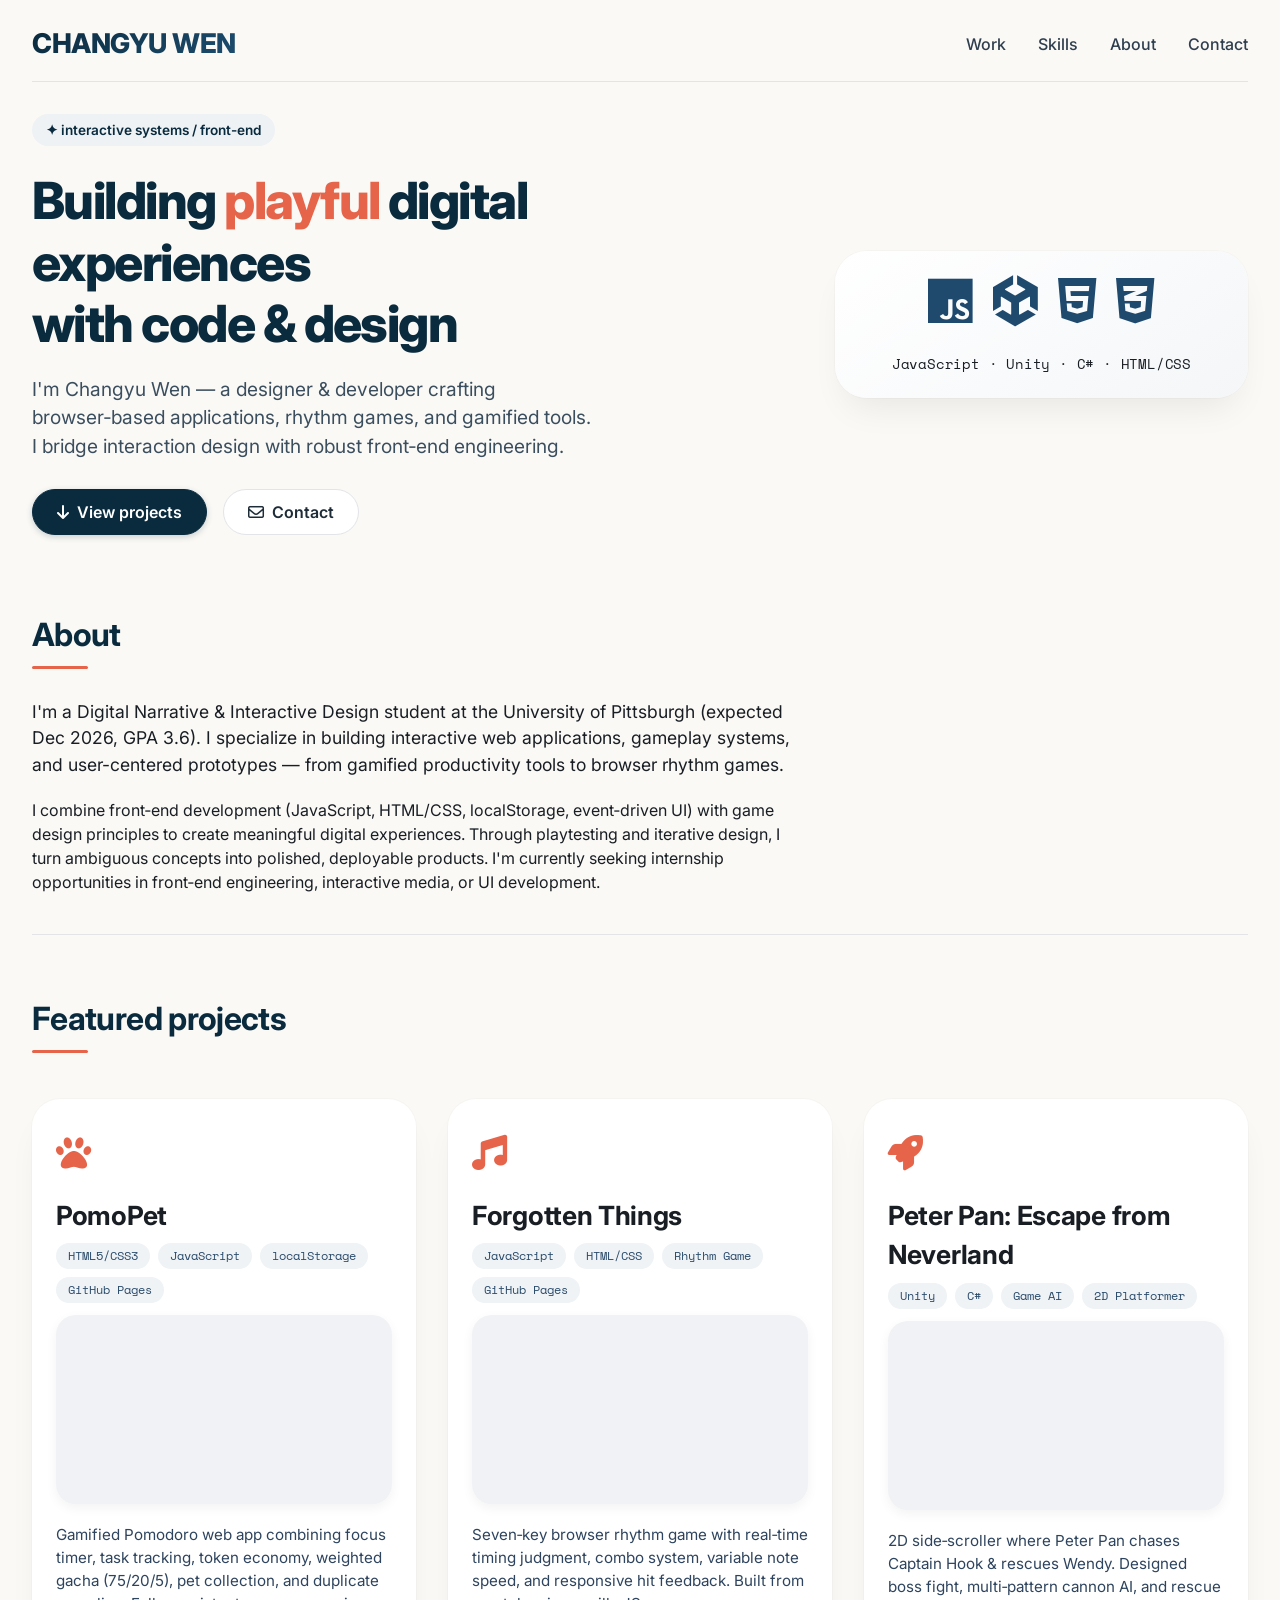
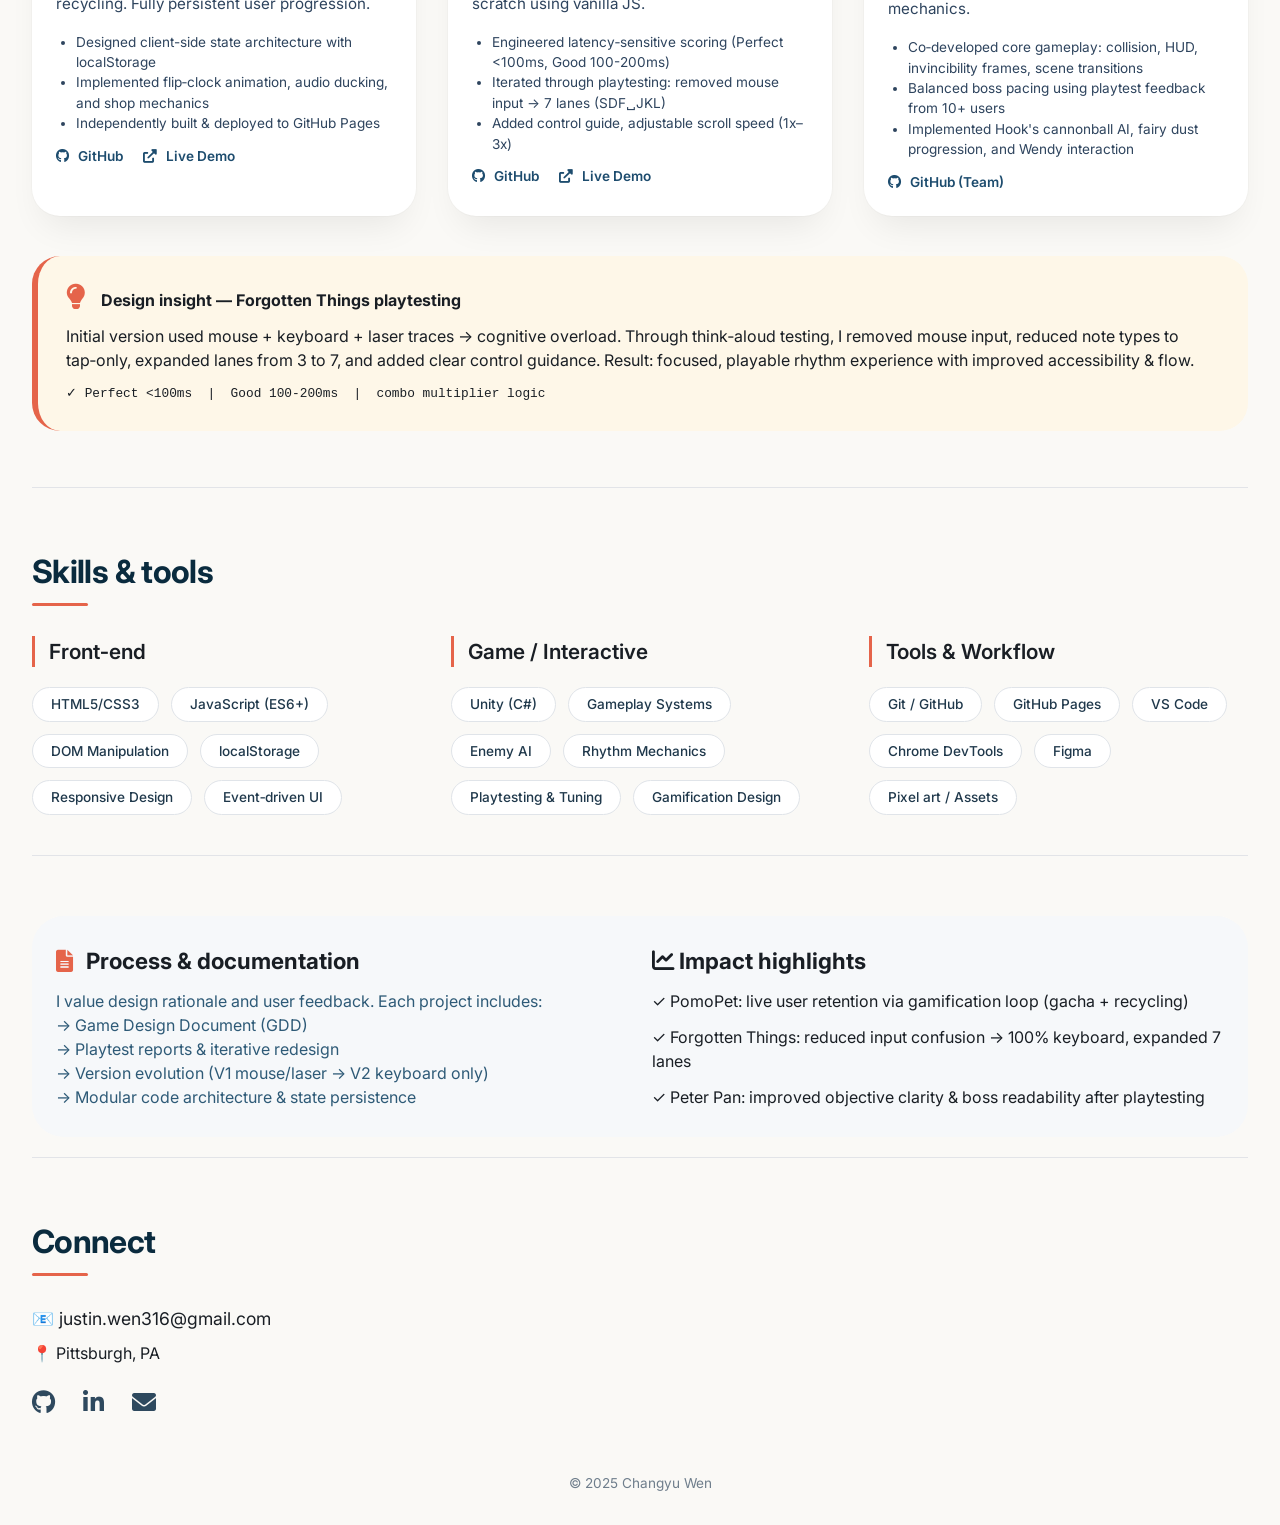
==== index.html @ ff1b5556 "html upload" ====
<!DOCTYPE html>
<html lang="en">
<head>
    <meta charset="UTF-8">
    <meta name="viewport" content="width=device-width, initial-scale=1.0, viewport-fit=cover">
    <title>Changyu Wen · Portfolio</title>
    <!-- Fonts -->
    <link href="https://fonts.googleapis.com/css2?family=Inter:opsz,wght@14..32,300;14..32,400;14..32,600;14..32,700;14..32,800&family=Space+Mono:wght@400;700&display=swap" rel="stylesheet">
    <link rel="stylesheet" href="https://cdnjs.cloudflare.com/ajax/libs/font-awesome/6.0.0-beta3/css/all.min.css">
    <!-- CSS -->
    <link rel="stylesheet" href="css/style.css">
</head>
<body>
<div class="container">
    <nav>
        <div class="logo"><a href="#">CHANGYU WEN</a></div>
        <div class="nav-links">
            <a href="#work">Work</a>
            <a href="#skills">Skills</a>
            <a href="#about">About</a>
            <a href="#contact">Contact</a>
        </div>
    </nav>

    <div class="hero">
        <div class="hero-content">
            <div class="hero-badge">✦ interactive systems / front-end</div>
            <h1>Building <span class="hero-highlight">playful</span> digital experiences <br>with code & design</h1>
            <p class="hero-desc">I'm Changyu Wen — a designer & developer crafting browser‑based applications, rhythm games, and gamified tools. I bridge interaction design with robust front‑end engineering.</p>
            <div class="btn-group">
                <a href="#work" class="btn btn-primary"><i class="fas fa-arrow-down"></i> View projects</a>
                <a href="#contact" class="btn btn-outline"><i class="far fa-envelope"></i> Contact</a>
            </div>
        </div>
        <div class="hero-visual">
            <i class="fab fa-js tech-icon"></i>
            <i class="fab fa-unity tech-icon"></i>
            <i class="fab fa-html5 tech-icon"></i>
            <i class="fab fa-css3-alt tech-icon"></i>
            <p>JavaScript · Unity · C# · HTML/CSS</p>
        </div>
    </div>

    <section id="about">
        <h2 class="section-title">About</h2>
        <div style="max-width: 780px;">
            <p style="font-size: 1.1rem; margin-bottom: 20px;">I'm a Digital Narrative & Interactive Design student at the University of Pittsburgh (expected Dec 2026, GPA 3.6). I specialize in building interactive web applications, gameplay systems, and user-centered prototypes — from gamified productivity tools to browser rhythm games.</p>
            <p>I combine front‑end development (JavaScript, HTML/CSS, localStorage, event‑driven UI) with game design principles to create meaningful digital experiences. Through playtesting and iterative design, I turn ambiguous concepts into polished, deployable products. I'm currently seeking internship opportunities in front‑end engineering, interactive media, or UI development.</p>
        </div>
    </section>

    <section id="work">
        <h2 class="section-title">Featured projects</h2>
        <div class="projects-grid">
            <!-- PomoPet -->
            <div class="project-card">
                <div class="card-content">
                    <div class="project-icon"><i class="fas fa-paw"></i></div>
                    <div class="project-title">PomoPet</div>
                    <div class="project-tech">
                        <span class="tech-tag">HTML5/CSS3</span>
                        <span class="tech-tag">JavaScript</span>
                        <span class="tech-tag">localStorage</span>
                        <span class="tech-tag">GitHub Pages</span>
                    </div>
                    <video class="project-video" autoplay loop muted playsinline loading="lazy">
                        <source src="gif/PomoPet.mp4" type="video/mp4">
                        Your browser does not support the video tag.
                    </video>
                    <div class="project-desc">
                        Gamified Pomodoro web app combining focus timer, task tracking, token economy, weighted gacha (75/20/5), pet collection, and duplicate recycling. Fully persistent user progression.
                    </div>
                    <ul style="margin: 8px 0 0 20px; color:#2e445e; font-size:0.85rem;">
                        <li>Designed client-side state architecture with localStorage</li>
                        <li>Implemented flip‑clock animation, audio ducking, and shop mechanics</li>
                        <li>Independently built & deployed to GitHub Pages</li>
                    </ul>
                    <div class="project-links">
                        <a href="https://github.com/justin-wen987/PomoPet" target="_blank"><i class="fab fa-github"></i> GitHub</a>
                        <a href="https://justin-wen987.github.io/PomoPet" target="_blank"><i class="fas fa-external-link-alt"></i> Live Demo</a>
                    </div>
                </div>
            </div>

            <!-- Forgotten Things -->
            <div class="project-card">
                <div class="card-content">
                    <div class="project-icon"><i class="fas fa-music"></i></div>
                    <div class="project-title">Forgotten Things</div>
                    <div class="project-tech">
                        <span class="tech-tag">JavaScript</span>
                        <span class="tech-tag">HTML/CSS</span>
                        <span class="tech-tag">Rhythm Game</span>
                        <span class="tech-tag">GitHub Pages</span>
                    </div>
                    <video class="project-video" autoplay loop muted playsinline loading="lazy">
                        <source src="gif/ForgottenThings.mp4" type="video/mp4">
                        Your browser does not support the video tag.
                    </video>
                    <div class="project-desc">
                        Seven‑key browser rhythm game with real‑time timing judgment, combo system, variable note speed, and responsive hit feedback. Built from scratch using vanilla JS.
                    </div>
                    <ul style="margin: 8px 0 0 20px; color:#2e445e; font-size:0.85rem;">
                        <li>Engineered latency‑sensitive scoring (Perfect &lt;100ms, Good 100-200ms)</li>
                        <li>Iterated through playtesting: removed mouse input → 7 lanes (SDF␣JKL)</li>
                        <li>Added control guide, adjustable scroll speed (1x–3x)</li>
                    </ul>
                    <div class="project-links">
                        <a href="https://github.com/justin-wen987/Forgotten-Things" target="_blank"><i class="fab fa-github"></i> GitHub</a>
                        <a href="https://justin-wen987.github.io/Forgotten-Things" target="_blank"><i class="fas fa-external-link-alt"></i> Live Demo</a>
                    </div>
                </div>
            </div>

            <!-- Peter Pan -->
            <div class="project-card">
                <div class="card-content">
                    <div class="project-icon"><i class="fas fa-rocket"></i></div>
                    <div class="project-title">Peter Pan: Escape from Neverland</div>
                    <div class="project-tech">
                        <span class="tech-tag">Unity</span>
                        <span class="tech-tag">C#</span>
                        <span class="tech-tag">Game AI</span>
                        <span class="tech-tag">2D Platformer</span>
                    </div>
                    <video class="project-video" autoplay loop muted playsinline loading="lazy">
                        <source src="gif/PeterPan.mp4" type="video/mp4">
                        Your browser does not support the video tag.
                    </video>
                    <div class="project-desc">
                        2D side‑scroller where Peter Pan chases Captain Hook & rescues Wendy. Designed boss fight, multi‑pattern cannon AI, and rescue mechanics.
                    </div>
                    <ul style="margin: 8px 0 0 20px; color:#2e445e; font-size:0.85rem;">
                        <li>Co‑developed core gameplay: collision, HUD, invincibility frames, scene transitions</li>
                        <li>Balanced boss pacing using playtest feedback from 10+ users</li>
                        <li>Implemented Hook's cannonball AI, fairy dust progression, and Wendy interaction</li>
                    </ul>
                    <div class="project-links">
                        <a href="https://github.com/chris-makes-games/PeterPanProject" target="_blank"><i class="fab fa-github"></i> GitHub (Team)</a>
                    </div>
                </div>
            </div>
        </div>

        <div class="insight-card">
            <i class="fas fa-lightbulb"></i> <strong>Design insight — Forgotten Things playtesting</strong>
            <p style="margin-top: 12px;">Initial version used mouse + keyboard + laser traces → cognitive overload. Through think‑aloud testing, I removed mouse input, reduced note types to tap‑only, expanded lanes from 3 to 7, and added clear control guidance. Result: focused, playable rhythm experience with improved accessibility & flow.</p>
            <div style="margin-top: 12px; font-family: monospace; font-size:0.8rem;">✓ Perfect &lt;100ms &nbsp;|&nbsp; Good 100-200ms &nbsp;|&nbsp; combo multiplier logic</div>
        </div>
    </section>

    <section id="skills">
        <h2 class="section-title">Skills & tools</h2>
        <div class="skills-wrapper">
            <div class="skill-category">
                <h3>Front‑end</h3>
                <div class="skill-list">
                    <span class="skill-item">HTML5/CSS3</span>
                    <span class="skill-item">JavaScript (ES6+)</span>
                    <span class="skill-item">DOM Manipulation</span>
                    <span class="skill-item">localStorage</span>
                    <span class="skill-item">Responsive Design</span>
                    <span class="skill-item">Event‑driven UI</span>
                </div>
            </div>
            <div class="skill-category">
                <h3>Game / Interactive</h3>
                <div class="skill-list">
                    <span class="skill-item">Unity (C#)</span>
                    <span class="skill-item">Gameplay Systems</span>
                    <span class="skill-item">Enemy AI</span>
                    <span class="skill-item">Rhythm Mechanics</span>
                    <span class="skill-item">Playtesting & Tuning</span>
                    <span class="skill-item">Gamification Design</span>
                </div>
            </div>
            <div class="skill-category">
                <h3>Tools & Workflow</h3>
                <div class="skill-list">
                    <span class="skill-item">Git / GitHub</span>
                    <span class="skill-item">GitHub Pages</span>
                    <span class="skill-item">VS Code</span>
                    <span class="skill-item">Chrome DevTools</span>
                    <span class="skill-item">Figma</span>
                    <span class="skill-item">Pixel art / Assets</span>
                </div>
            </div>
        </div>
    </section>

    <section style="padding-bottom: 20px;">
        <div style="display: flex; flex-wrap: wrap; gap: 24px; justify-content: space-between; background: #f6f8fa; border-radius: 32px; padding: 28px 24px;">
            <div style="flex: 1;">
                <h3 style="font-size: 1.4rem; margin-bottom: 12px;"><i class="fas fa-file-alt" style="margin-right: 8px; color: var(--accent);"></i> Process & documentation</h3>
                <p style="color: #2e5a77;">I value design rationale and user feedback. Each project includes:<br> 
                → Game Design Document (GDD)<br>
                → Playtest reports & iterative redesign<br>
                → Version evolution (V1 mouse/laser → V2 keyboard only)<br>
                → Modular code architecture & state persistence</p>
            </div>
            <div style="flex: 1;">
                <h3 style="font-size: 1.4rem; margin-bottom: 12px;"><i class="fas fa-chart-line"></i> Impact highlights</h3>
                <ul style="list-style: none; padding-left: 0;">
                    <li style="margin-bottom: 12px;">✓ PomoPet: live user retention via gamification loop (gacha + recycling)</li>
                    <li style="margin-bottom: 12px;">✓ Forgotten Things: reduced input confusion → 100% keyboard, expanded 7 lanes</li>
                    <li>✓ Peter Pan: improved objective clarity & boss readability after playtesting</li>
                </ul>
            </div>
        </div>
    </section>

    <section id="contact" style="border-bottom: none; padding-bottom: 20px;">
        <h2 class="section-title">Connect</h2>
        <div class="contact-flex">
            <div>
                <p style="font-size: 1.1rem;">📧 justin.wen316@gmail.com</p>
                <p style="margin-top: 8px;">📍 Pittsburgh, PA</p>
                <div class="contact-links" style="margin-top: 20px;">
                    <a href="https://github.com/justin-wen987" target="_blank" aria-label="GitHub"><i class="fab fa-github"></i></a>
                    <a href="https://linkedin.com/in/changyu-wen" target="_blank" aria-label="LinkedIn"><i class="fab fa-linkedin-in"></i></a>
                    <a href="mailto:justin.wen316@gmail.com" aria-label="Email"><i class="fas fa-envelope"></i></a>
                </div>
            </div>
        </div>
    </section>

    <footer>
        <p>© 2025 Changyu Wen</p>
    </footer>
</div>

<script src="scripts/main.js"></script>
</body>
</html>
---- css/style.css ----
* {
    margin: 0;
    padding: 0;
    box-sizing: border-box;
}

body {
    background-color: #faf9f6;
    font-family: 'Inter', sans-serif;
    color: #191e24;
    line-height: 1.5;
    scroll-behavior: smooth;
}

:root {
    --primary: #0a2b3e;
    --primary-light: #1d4c6e;
    --accent: #e5644a;
    --card-shadow: 0 20px 35px -12px rgba(0,0,0,0.08), 0 0 0 1px rgba(0,0,0,0.02);
    --border-light: #e2e4e8;
}

.container {
    max-width: 1280px;
    margin: 0 auto;
    padding: 0 32px;
}

nav {
    display: flex;
    justify-content: space-between;
    align-items: center;
    padding: 24px 0 16px 0;
    flex-wrap: wrap;
    gap: 20px;
    border-bottom: 1px solid var(--border-light);
}

.logo a {
    font-size: 1.7rem;
    font-weight: 800;
    letter-spacing: -0.5px;
    color: var(--primary);
    text-decoration: none;
    background: linear-gradient(135deg, #0a2b3e, #1d4c6e);
    background-clip: text;
    -webkit-background-clip: text;
    color: transparent;
}

.nav-links {
    display: flex;
    gap: 32px;
}

.nav-links a {
    text-decoration: none;
    font-weight: 500;
    color: #2f3e4e;
    transition: color 0.2s;
    font-size: 1rem;
}

.nav-links a:hover {
    color: var(--accent);
}

section {
    padding: 60px 0 40px 0;
    border-bottom: 1px solid var(--border-light);
}

.section-title {
    font-size: 2rem;
    font-weight: 700;
    letter-spacing: -0.02em;
    margin-bottom: 40px;
    color: #0a2b3e;
    position: relative;
    display: inline-block;
}

.section-title:after {
    content: '';
    position: absolute;
    bottom: -10px;
    left: 0;
    width: 56px;
    height: 3px;
    background: var(--accent);
    border-radius: 4px;
}

.hero {
    display: flex;
    flex-wrap: wrap;
    justify-content: space-between;
    align-items: center;
    gap: 40px;
    padding: 32px 0 16px 0;
}

.hero-content {
    flex: 2;
}

.hero-badge {
    display: inline-block;
    background: #eef2f5;
    padding: 6px 14px;
    border-radius: 40px;
    font-size: 0.85rem;
    font-weight: 600;
    color: var(--primary);
    margin-bottom: 24px;
}

.hero-content h1 {
    font-size: 3.2rem;
    font-weight: 800;
    letter-spacing: -0.03em;
    line-height: 1.2;
    margin-bottom: 20px;
    color: #0a2b3e;
}

.hero-highlight {
    color: var(--accent);
}

.hero-desc {
    font-size: 1.2rem;
    color: #3b4e5e;
    max-width: 560px;
    margin-bottom: 28px;
}

.btn-group {
    display: flex;
    gap: 16px;
    flex-wrap: wrap;
}

.btn {
    display: inline-flex;
    align-items: center;
    gap: 8px;
    background: white;
    border: 1px solid var(--border-light);
    padding: 10px 24px;
    border-radius: 40px;
    font-weight: 600;
    text-decoration: none;
    color: #1e2c38;
    transition: 0.2s;
}

.btn-primary {
    background: var(--primary);
    border-color: var(--primary);
    color: white;
    box-shadow: 0 2px 6px rgba(10,43,62,0.2);
}

.btn-primary:hover {
    background: var(--primary-light);
    transform: translateY(-2px);
}

.btn-outline:hover {
    background: #f0f2f4;
    transform: translateY(-2px);
}

.hero-visual {
    flex: 1;
    background: linear-gradient(145deg, #ffffff, #f4f6f8);
    border-radius: 32px;
    padding: 24px 16px;
    text-align: center;
    box-shadow: var(--card-shadow);
    display: flex;
    flex-wrap: wrap;
    justify-content: center;
    align-items: center;
    gap: 20px;
}

.tech-icon {
    font-size: 3.2rem;
    transition: transform 0.2s ease;
    color: #1f4a6e;
}

.tech-icon:hover {
    transform: translateY(-5px);
    color: var(--accent);
}

.hero-visual p {
    width: 100%;
    margin-top: 8px;
    font-weight: 500;
    font-family: 'Space Mono', monospace;
    font-size: 0.85rem;
    letter-spacing: -0.2px;
}

.projects-grid {
    display: grid;
    grid-template-columns: repeat(auto-fill, minmax(350px, 1fr));
    gap: 32px;
    margin-top: 16px;
}

.project-card {
    background: white;
    border-radius: 28px;
    box-shadow: var(--card-shadow);
    overflow: hidden;
    transition: all 0.25s ease;
    display: flex;
    flex-direction: column;
    height: 100%;
}

.project-card:hover {
    transform: translateY(-6px);
    box-shadow: 0 24px 42px -18px rgba(0,0,0,0.2);
}

.card-content {
    padding: 28px 24px 24px;
}

.project-icon {
    font-size: 2.2rem;
    color: var(--accent);
    margin-bottom: 16px;
}

.project-title {
    font-size: 1.65rem;
    font-weight: 700;
    margin-bottom: 8px;
    letter-spacing: -0.3px;
}

.project-tech {
    display: flex;
    flex-wrap: wrap;
    gap: 8px;
    margin: 8px 0 12px 0;
}

.tech-tag {
    background: #eff3f6;
    padding: 4px 12px;
    border-radius: 30px;
    font-size: 0.75rem;
    font-weight: 500;
    font-family: 'Space Mono', monospace;
    color: #2c4c6c;
}

.project-video {
    width: 100%;
    border-radius: 20px;
    margin: 12px 0 20px 0;
    background: #f0f2f5;
    display: block;
    object-fit: cover;
    aspect-ratio: 16 / 9;
    box-shadow: 0 4px 12px rgba(0,0,0,0.05);
    transition: transform 0.2s ease;
}

.project-video:hover {
    transform: scale(1.01);
}

.project-desc {
    color: #2e445e;
    margin: 0 0 16px 0;
    font-size: 0.95rem;
    line-height: 1.5;
}

.project-links {
    margin-top: 12px;
    display: flex;
    gap: 20px;
    align-items: center;
}

.project-links a {
    text-decoration: none;
    font-weight: 600;
    font-size: 0.85rem;
    color: var(--primary-light);
    transition: color 0.2s;
}

.project-links a i {
    margin-right: 6px;
}

.project-links a:hover {
    color: var(--accent);
}

.skills-wrapper {
    display: flex;
    flex-wrap: wrap;
    gap: 40px;
    justify-content: space-between;
}

.skill-category {
    flex: 1;
    min-width: 220px;
}

.skill-category h3 {
    font-size: 1.3rem;
    font-weight: 600;
    margin-bottom: 20px;
    border-left: 3px solid var(--accent);
    padding-left: 14px;
}

.skill-list {
    display: flex;
    flex-wrap: wrap;
    gap: 12px;
}

.skill-item {
    background: white;
    border-radius: 40px;
    padding: 6px 18px;
    border: 1px solid #e0e4e9;
    font-size: 0.85rem;
    font-weight: 500;
    color: #1f384b;
}

.insight-card {
    background: #fef7e8;
    border-radius: 28px;
    padding: 28px;
    margin: 40px 0 16px;
    border-left: 6px solid var(--accent);
}

.insight-card i {
    color: var(--accent);
    font-size: 1.6rem;
    margin-right: 12px;
}

.contact-flex {
    display: flex;
    justify-content: space-between;
    flex-wrap: wrap;
    gap: 30px;
    align-items: center;
}

.contact-links a {
    font-size: 1.5rem;
    margin-right: 24px;
    color: #2e495e;
    transition: 0.2s;
}

.contact-links a:hover {
    color: var(--accent);
}

footer {
    padding: 32px 0;
    text-align: center;
    color: #6f7e8c;
    font-size: 0.85rem;
}

@media (max-width: 780px) {
    .container {
        padding: 0 24px;
    }
    .hero-content h1 {
        font-size: 2.3rem;
    }
    .section-title {
        font-size: 1.8rem;
    }
    .projects-grid {
        grid-template-columns: 1fr;
    }
    .hero-visual {
        gap: 16px;
    }
    .tech-icon {
        font-size: 2.5rem;
    }
}
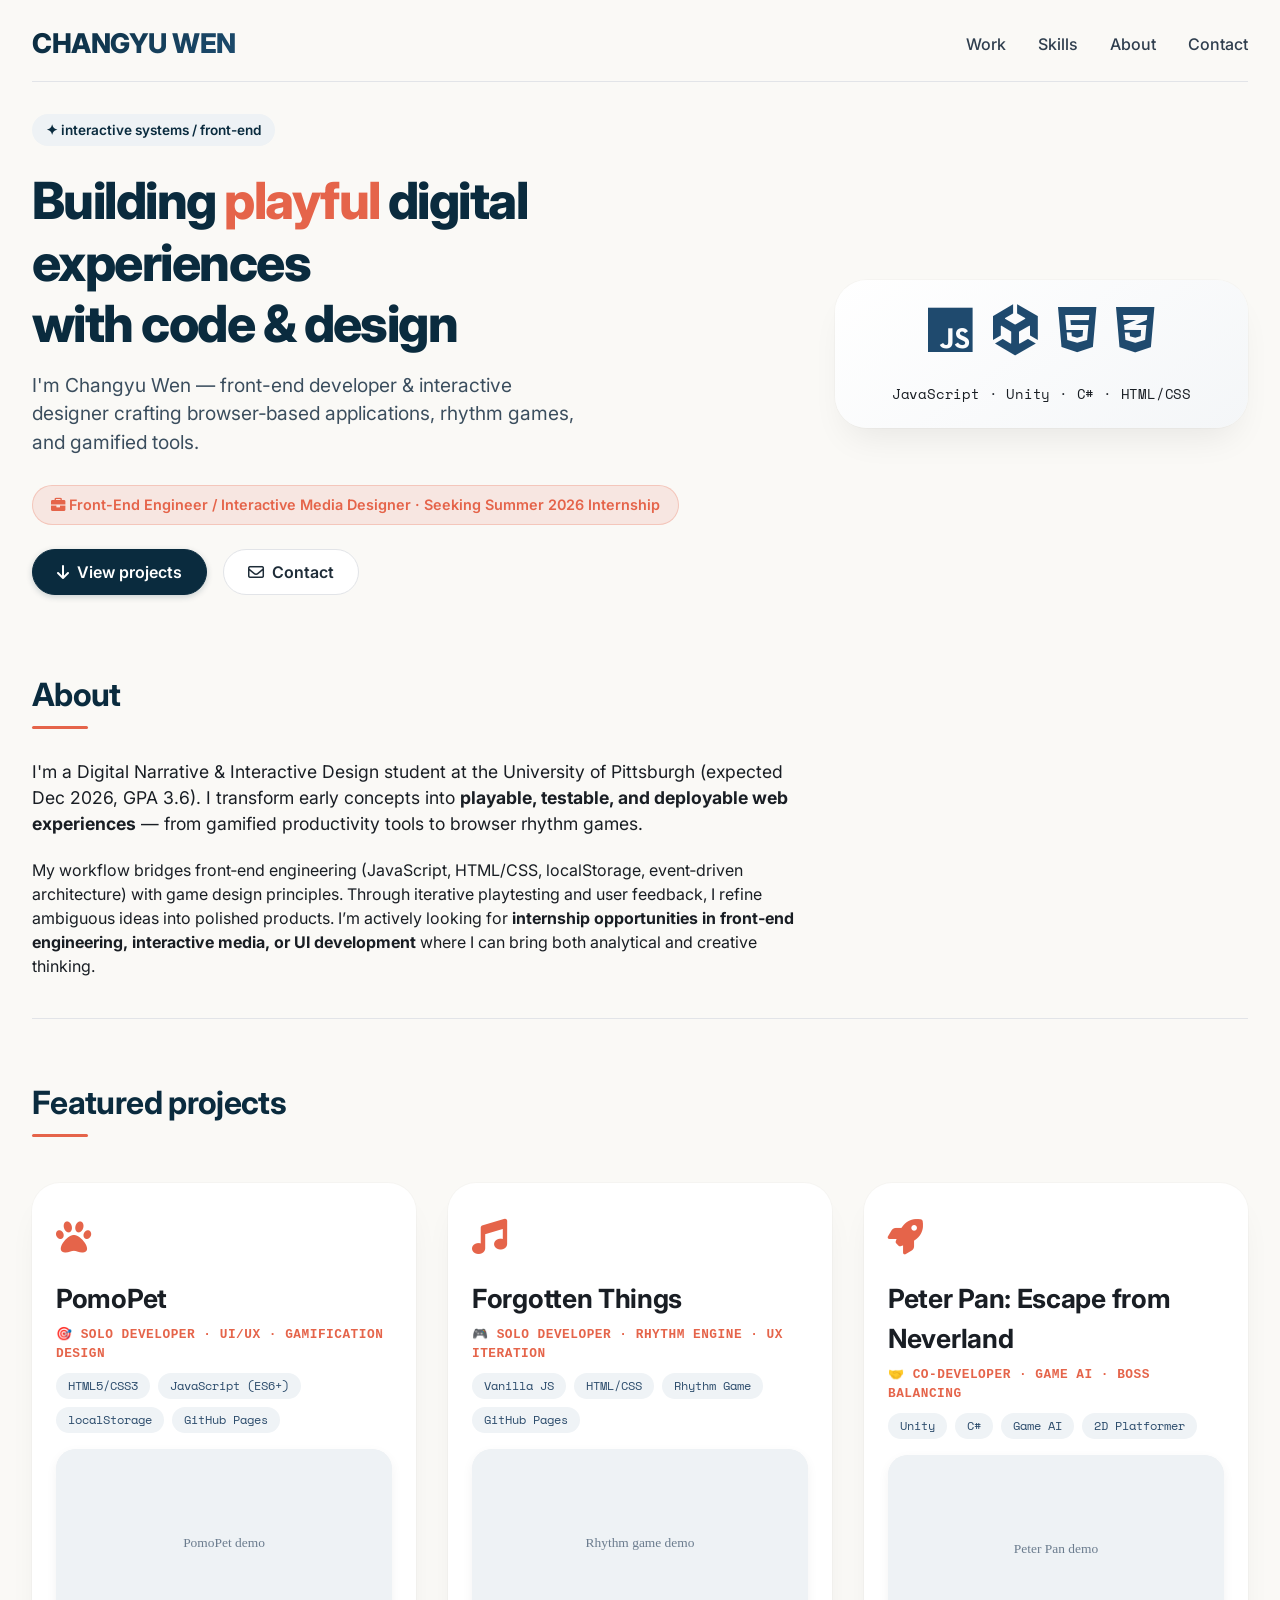
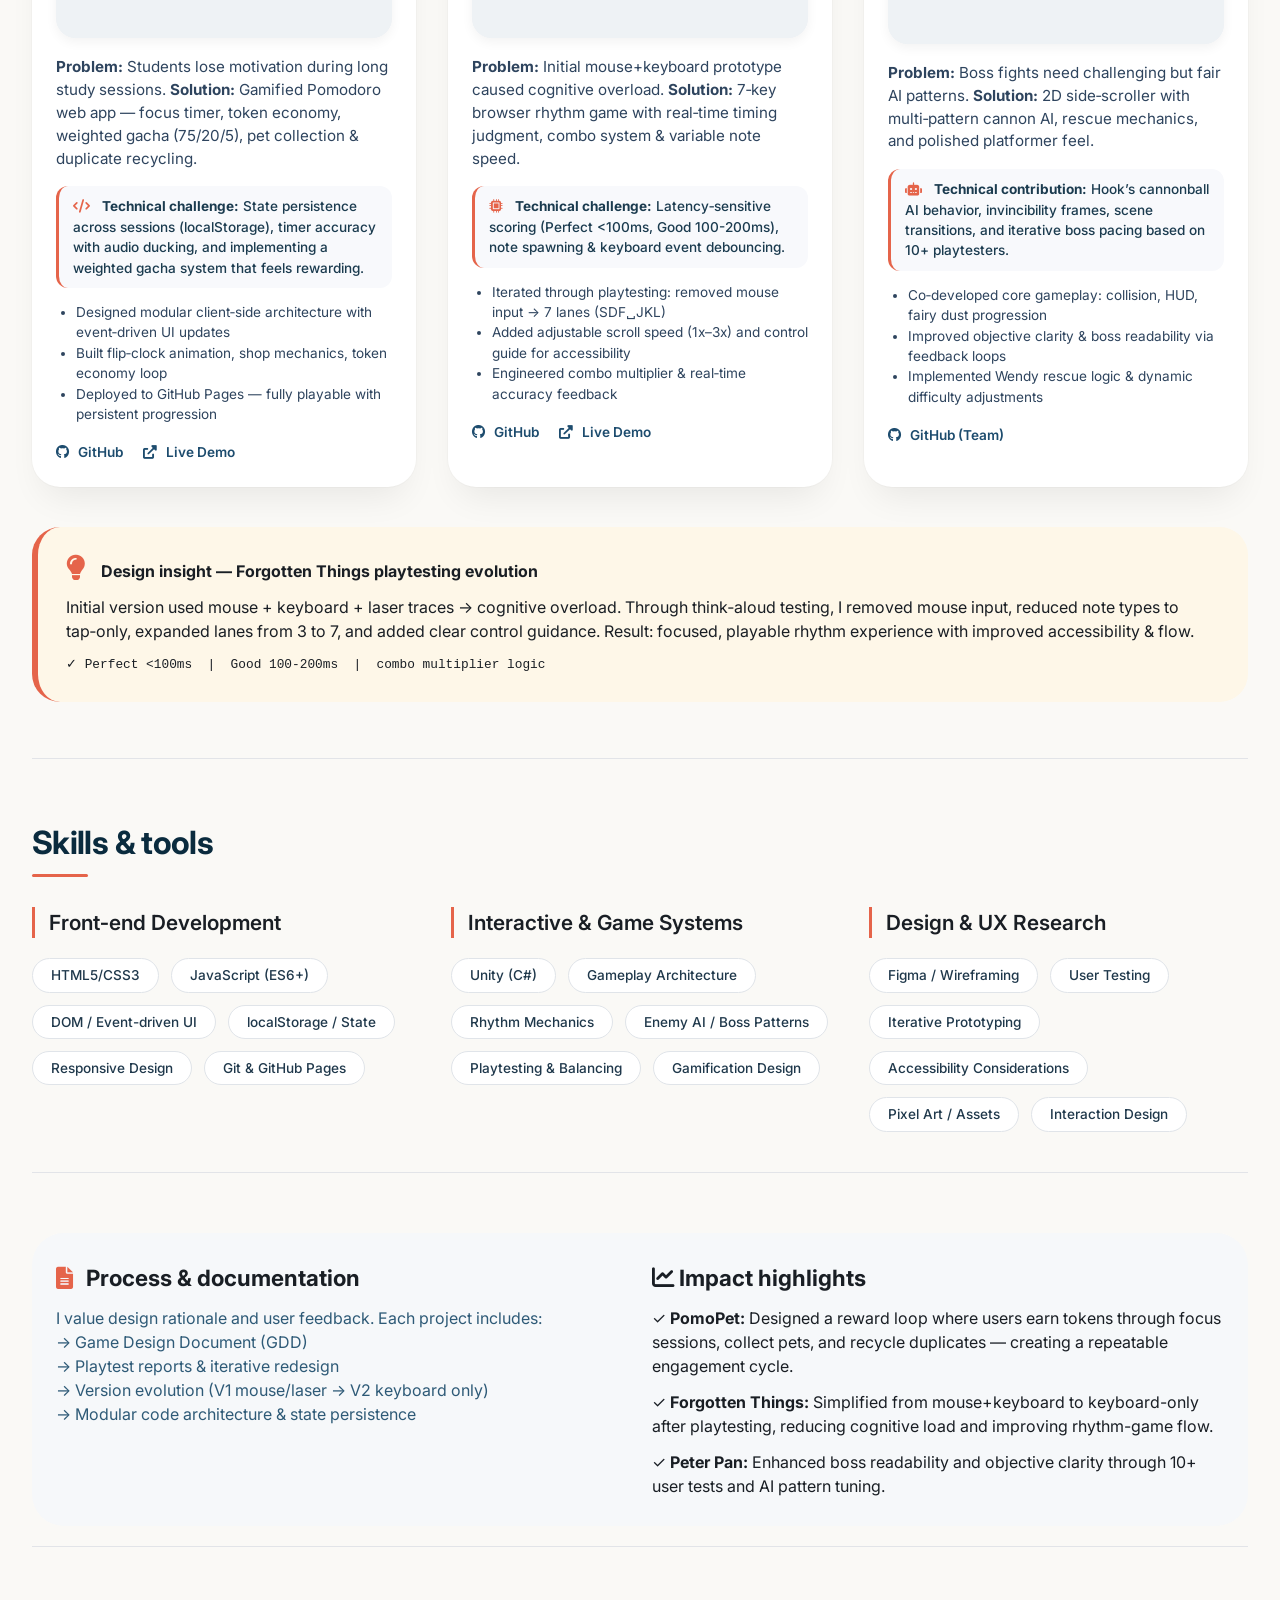
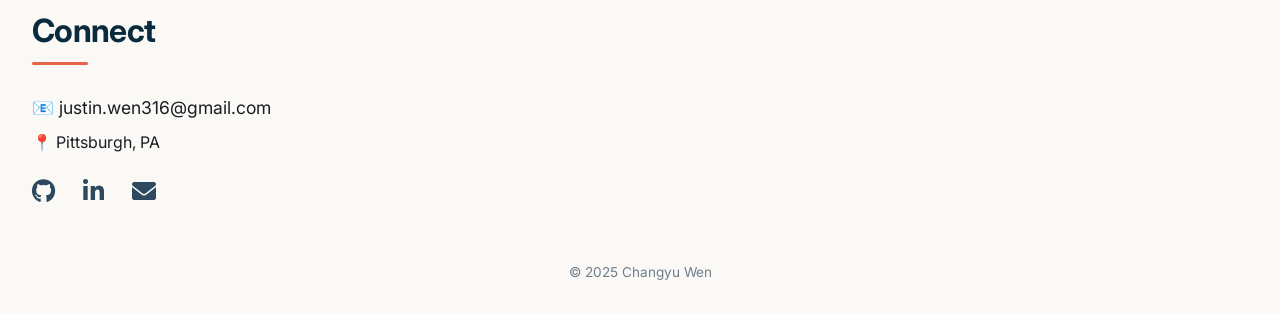
==== commit 31327072: "Update portfolio content and add case-study UI Polish homepage copy and role/title (site title, hero" ====
--- a/index.html
+++ b/index.html
@@ -1,9 +1,10 @@
+<!-- index.html -->
 <!DOCTYPE html>
 <html lang="en">
 <head>
     <meta charset="UTF-8">
     <meta name="viewport" content="width=device-width, initial-scale=1.0, viewport-fit=cover">
-    <title>Changyu Wen · Portfolio</title>
+    <title>Changyu Wen · Front-end & Interactive Developer</title>
     <!-- Fonts -->
     <link href="https://fonts.googleapis.com/css2?family=Inter:opsz,wght@14..32,300;14..32,400;14..32,600;14..32,700;14..32,800&family=Space+Mono:wght@400;700&display=swap" rel="stylesheet">
     <link rel="stylesheet" href="https://cdnjs.cloudflare.com/ajax/libs/font-awesome/6.0.0-beta3/css/all.min.css">
@@ -26,7 +27,8 @@
         <div class="hero-content">
             <div class="hero-badge">✦ interactive systems / front-end</div>
             <h1>Building <span class="hero-highlight">playful</span> digital experiences <br>with code & design</h1>
-            <p class="hero-desc">I'm Changyu Wen — a designer & developer crafting browser‑based applications, rhythm games, and gamified tools. I bridge interaction design with robust front‑end engineering.</p>
+            <p class="hero-desc">I'm Changyu Wen — front-end developer & interactive designer crafting browser‑based applications, rhythm games, and gamified tools.</p>
+            <div class="internship-tag"><i class="fas fa-briefcase"></i> Front-End Engineer / Interactive Media Designer · Seeking Summer 2026 Internship</div>
             <div class="btn-group">
                 <a href="#work" class="btn btn-primary"><i class="fas fa-arrow-down"></i> View projects</a>
                 <a href="#contact" class="btn btn-outline"><i class="far fa-envelope"></i> Contact</a>
@@ -44,36 +46,40 @@
     <section id="about">
         <h2 class="section-title">About</h2>
         <div style="max-width: 780px;">
-            <p style="font-size: 1.1rem; margin-bottom: 20px;">I'm a Digital Narrative & Interactive Design student at the University of Pittsburgh (expected Dec 2026, GPA 3.6). I specialize in building interactive web applications, gameplay systems, and user-centered prototypes — from gamified productivity tools to browser rhythm games.</p>
-            <p>I combine front‑end development (JavaScript, HTML/CSS, localStorage, event‑driven UI) with game design principles to create meaningful digital experiences. Through playtesting and iterative design, I turn ambiguous concepts into polished, deployable products. I'm currently seeking internship opportunities in front‑end engineering, interactive media, or UI development.</p>
+            <p style="font-size: 1.1rem; margin-bottom: 20px;">I'm a Digital Narrative & Interactive Design student at the University of Pittsburgh (expected Dec 2026, GPA 3.6). I transform early concepts into <strong>playable, testable, and deployable web experiences</strong> — from gamified productivity tools to browser rhythm games.</p>
+            <p>My workflow bridges front‑end engineering (JavaScript, HTML/CSS, localStorage, event‑driven architecture) with game design principles. Through iterative playtesting and user feedback, I refine ambiguous ideas into polished products. I’m actively looking for <strong>internship opportunities in front‑end engineering, interactive media, or UI development</strong> where I can bring both analytical and creative thinking.</p>
         </div>
     </section>
 
     <section id="work">
         <h2 class="section-title">Featured projects</h2>
         <div class="projects-grid">
-            <!-- PomoPet -->
+            <!-- PomoPet - case study style -->
             <div class="project-card">
                 <div class="card-content">
                     <div class="project-icon"><i class="fas fa-paw"></i></div>
                     <div class="project-title">PomoPet</div>
+                    <div class="project-role">🎯 Solo Developer · UI/UX · Gamification Design</div>
                     <div class="project-tech">
                         <span class="tech-tag">HTML5/CSS3</span>
-                        <span class="tech-tag">JavaScript</span>
+                        <span class="tech-tag">JavaScript (ES6+)</span>
                         <span class="tech-tag">localStorage</span>
                         <span class="tech-tag">GitHub Pages</span>
                     </div>
-                    <video class="project-video" autoplay loop muted playsinline loading="lazy">
+                    <video class="project-video" autoplay loop muted playsinline poster="data:image/svg+xml,%3Csvg xmlns='http://www.w3.org/2000/svg' width='400' height='225' viewBox='0 0 400 225'%3E%3Crect width='400' height='225' fill='%23eef2f5'/%3E%3Ctext x='50%25' y='50%25' dominant-baseline='middle' text-anchor='middle' fill='%236b7c8e'%3EPomoPet demo%3C/text%3E%3C/svg%3E">
                         <source src="gif/PomoPet.mp4" type="video/mp4">
-                        Your browser does not support the video tag.
+                        <img src="data:image/svg+xml,%3Csvg xmlns='http://www.w3.org/2000/svg' width='400' height='225' viewBox='0 0 400 225'%3E%3Crect width='400' height='225' fill='%23d9e2e8'/%3E%3Ctext x='50%25' y='50%25' dominant-baseline='middle' text-anchor='middle' fill='%23556677'%3EPomoPet preview%3C/text%3E%3C/svg%3E" alt="PomoPet demo">
                     </video>
                     <div class="project-desc">
-                        Gamified Pomodoro web app combining focus timer, task tracking, token economy, weighted gacha (75/20/5), pet collection, and duplicate recycling. Fully persistent user progression.
-                    </div>
-                    <ul style="margin: 8px 0 0 20px; color:#2e445e; font-size:0.85rem;">
-                        <li>Designed client-side state architecture with localStorage</li>
-                        <li>Implemented flip‑clock animation, audio ducking, and shop mechanics</li>
-                        <li>Independently built & deployed to GitHub Pages</li>
+                        <strong>Problem:</strong> Students lose motivation during long study sessions. <strong>Solution:</strong> Gamified Pomodoro web app — focus timer, token economy, weighted gacha (75/20/5), pet collection & duplicate recycling.
+                    </div>
+                    <div class="challenge-box">
+                        <i class="fas fa-code"></i> <strong>Technical challenge:</strong> State persistence across sessions (localStorage), timer accuracy with audio ducking, and implementing a weighted gacha system that feels rewarding.
+                    </div>
+                    <ul style="margin: 4px 0 0 20px; color:#2e445e; font-size:0.85rem;">
+                        <li>Designed modular client‑side architecture with event‑driven UI updates</li>
+                        <li>Built flip‑clock animation, shop mechanics, token economy loop</li>
+                        <li>Deployed to GitHub Pages — fully playable with persistent progression</li>
                     </ul>
                     <div class="project-links">
                         <a href="https://github.com/justin-wen987/PomoPet" target="_blank"><i class="fab fa-github"></i> GitHub</a>
@@ -82,28 +88,32 @@
                 </div>
             </div>
 
-            <!-- Forgotten Things -->
+            <!-- Forgotten Things - rhythm game case -->
             <div class="project-card">
                 <div class="card-content">
                     <div class="project-icon"><i class="fas fa-music"></i></div>
                     <div class="project-title">Forgotten Things</div>
+                    <div class="project-role">🎮 Solo Developer · Rhythm Engine · UX Iteration</div>
                     <div class="project-tech">
-                        <span class="tech-tag">JavaScript</span>
+                        <span class="tech-tag">Vanilla JS</span>
                         <span class="tech-tag">HTML/CSS</span>
                         <span class="tech-tag">Rhythm Game</span>
                         <span class="tech-tag">GitHub Pages</span>
                     </div>
-                    <video class="project-video" autoplay loop muted playsinline loading="lazy">
+                    <video class="project-video" autoplay loop muted playsinline poster="data:image/svg+xml,%3Csvg xmlns='http://www.w3.org/2000/svg' width='400' height='225' viewBox='0 0 400 225'%3E%3Crect width='400' height='225' fill='%23eef2f5'/%3E%3Ctext x='50%25' y='50%25' dominant-baseline='middle' text-anchor='middle' fill='%236b7c8e'%3ERhythm game demo%3C/text%3E%3C/svg%3E">
                         <source src="gif/ForgottenThings.mp4" type="video/mp4">
-                        Your browser does not support the video tag.
+                        <img src="data:image/svg+xml,%3Csvg xmlns='http://www.w3.org/2000/svg' width='400' height='225' viewBox='0 0 400 225'%3E%3Crect width='400' height='225' fill='%23d9e2e8'/%3E%3Ctext x='50%25' y='50%25' dominant-baseline='middle' text-anchor='middle' fill='%23556677'%3EForgotten Things preview%3C/text%3E%3C/svg%3E" alt="Rhythm game preview">
                     </video>
                     <div class="project-desc">
-                        Seven‑key browser rhythm game with real‑time timing judgment, combo system, variable note speed, and responsive hit feedback. Built from scratch using vanilla JS.
-                    </div>
-                    <ul style="margin: 8px 0 0 20px; color:#2e445e; font-size:0.85rem;">
-                        <li>Engineered latency‑sensitive scoring (Perfect &lt;100ms, Good 100-200ms)</li>
+                        <strong>Problem:</strong> Initial mouse+keyboard prototype caused cognitive overload. <strong>Solution:</strong> 7‑key browser rhythm game with real‑time timing judgment, combo system & variable note speed.
+                    </div>
+                    <div class="challenge-box">
+                        <i class="fas fa-microchip"></i> <strong>Technical challenge:</strong> Latency‑sensitive scoring (Perfect &lt;100ms, Good 100-200ms), note spawning & keyboard event debouncing.
+                    </div>
+                    <ul style="margin: 4px 0 0 20px; color:#2e445e; font-size:0.85rem;">
                         <li>Iterated through playtesting: removed mouse input → 7 lanes (SDF␣JKL)</li>
-                        <li>Added control guide, adjustable scroll speed (1x–3x)</li>
+                        <li>Added adjustable scroll speed (1x–3x) and control guide for accessibility</li>
+                        <li>Engineered combo multiplier & real‑time accuracy feedback</li>
                     </ul>
                     <div class="project-links">
                         <a href="https://github.com/justin-wen987/Forgotten-Things" target="_blank"><i class="fab fa-github"></i> GitHub</a>
@@ -112,28 +122,32 @@
                 </div>
             </div>
 
-            <!-- Peter Pan -->
+            <!-- Peter Pan: teamwork & AI -->
             <div class="project-card">
                 <div class="card-content">
                     <div class="project-icon"><i class="fas fa-rocket"></i></div>
                     <div class="project-title">Peter Pan: Escape from Neverland</div>
+                    <div class="project-role">🤝 Co‑Developer · Game AI · Boss Balancing</div>
                     <div class="project-tech">
                         <span class="tech-tag">Unity</span>
                         <span class="tech-tag">C#</span>
                         <span class="tech-tag">Game AI</span>
                         <span class="tech-tag">2D Platformer</span>
                     </div>
-                    <video class="project-video" autoplay loop muted playsinline loading="lazy">
+                    <video class="project-video" autoplay loop muted playsinline poster="data:image/svg+xml,%3Csvg xmlns='http://www.w3.org/2000/svg' width='400' height='225' viewBox='0 0 400 225'%3E%3Crect width='400' height='225' fill='%23eef2f5'/%3E%3Ctext x='50%25' y='50%25' dominant-baseline='middle' text-anchor='middle' fill='%236b7c8e'%3EPeter Pan demo%3C/text%3E%3C/svg%3E">
                         <source src="gif/PeterPan.mp4" type="video/mp4">
-                        Your browser does not support the video tag.
+                        <img src="data:image/svg+xml,%3Csvg xmlns='http://www.w3.org/2000/svg' width='400' height='225' viewBox='0 0 400 225'%3E%3Crect width='400' height='225' fill='%23d9e2e8'/%3E%3Ctext x='50%25' y='50%25' dominant-baseline='middle' text-anchor='middle' fill='%23556677'%3EPeter Pan preview%3C/text%3E%3C/svg%3E" alt="Unity game preview">
                     </video>
                     <div class="project-desc">
-                        2D side‑scroller where Peter Pan chases Captain Hook & rescues Wendy. Designed boss fight, multi‑pattern cannon AI, and rescue mechanics.
-                    </div>
-                    <ul style="margin: 8px 0 0 20px; color:#2e445e; font-size:0.85rem;">
-                        <li>Co‑developed core gameplay: collision, HUD, invincibility frames, scene transitions</li>
-                        <li>Balanced boss pacing using playtest feedback from 10+ users</li>
-                        <li>Implemented Hook's cannonball AI, fairy dust progression, and Wendy interaction</li>
+                        <strong>Problem:</strong> Boss fights need challenging but fair AI patterns. <strong>Solution:</strong> 2D side‑scroller with multi‑pattern cannon AI, rescue mechanics, and polished platformer feel.
+                    </div>
+                    <div class="challenge-box">
+                        <i class="fas fa-robot"></i> <strong>Technical contribution:</strong> Hook’s cannonball AI behavior, invincibility frames, scene transitions, and iterative boss pacing based on 10+ playtesters.
+                    </div>
+                    <ul style="margin: 4px 0 0 20px; color:#2e445e; font-size:0.85rem;">
+                        <li>Co‑developed core gameplay: collision, HUD, fairy dust progression</li>
+                        <li>Improved objective clarity & boss readability via feedback loops</li>
+                        <li>Implemented Wendy rescue logic & dynamic difficulty adjustments</li>
                     </ul>
                     <div class="project-links">
                         <a href="https://github.com/chris-makes-games/PeterPanProject" target="_blank"><i class="fab fa-github"></i> GitHub (Team)</a>
@@ -143,7 +157,7 @@
         </div>
 
         <div class="insight-card">
-            <i class="fas fa-lightbulb"></i> <strong>Design insight — Forgotten Things playtesting</strong>
+            <i class="fas fa-lightbulb"></i> <strong>Design insight — Forgotten Things playtesting evolution</strong>
             <p style="margin-top: 12px;">Initial version used mouse + keyboard + laser traces → cognitive overload. Through think‑aloud testing, I removed mouse input, reduced note types to tap‑only, expanded lanes from 3 to 7, and added clear control guidance. Result: focused, playable rhythm experience with improved accessibility & flow.</p>
             <div style="margin-top: 12px; font-family: monospace; font-size:0.8rem;">✓ Perfect &lt;100ms &nbsp;|&nbsp; Good 100-200ms &nbsp;|&nbsp; combo multiplier logic</div>
         </div>
@@ -153,36 +167,36 @@
         <h2 class="section-title">Skills & tools</h2>
         <div class="skills-wrapper">
             <div class="skill-category">
-                <h3>Front‑end</h3>
+                <h3>Front‑end Development</h3>
                 <div class="skill-list">
                     <span class="skill-item">HTML5/CSS3</span>
                     <span class="skill-item">JavaScript (ES6+)</span>
-                    <span class="skill-item">DOM Manipulation</span>
-                    <span class="skill-item">localStorage</span>
+                    <span class="skill-item">DOM / Event-driven UI</span>
+                    <span class="skill-item">localStorage / State</span>
                     <span class="skill-item">Responsive Design</span>
-                    <span class="skill-item">Event‑driven UI</span>
+                    <span class="skill-item">Git & GitHub Pages</span>
                 </div>
             </div>
             <div class="skill-category">
-                <h3>Game / Interactive</h3>
+                <h3>Interactive & Game Systems</h3>
                 <div class="skill-list">
                     <span class="skill-item">Unity (C#)</span>
-                    <span class="skill-item">Gameplay Systems</span>
-                    <span class="skill-item">Enemy AI</span>
+                    <span class="skill-item">Gameplay Architecture</span>
                     <span class="skill-item">Rhythm Mechanics</span>
-                    <span class="skill-item">Playtesting & Tuning</span>
+                    <span class="skill-item">Enemy AI / Boss Patterns</span>
+                    <span class="skill-item">Playtesting & Balancing</span>
                     <span class="skill-item">Gamification Design</span>
                 </div>
             </div>
             <div class="skill-category">
-                <h3>Tools & Workflow</h3>
+                <h3>Design & UX Research</h3>
                 <div class="skill-list">
-                    <span class="skill-item">Git / GitHub</span>
-                    <span class="skill-item">GitHub Pages</span>
-                    <span class="skill-item">VS Code</span>
-                    <span class="skill-item">Chrome DevTools</span>
-                    <span class="skill-item">Figma</span>
-                    <span class="skill-item">Pixel art / Assets</span>
+                    <span class="skill-item">Figma / Wireframing</span>
+                    <span class="skill-item">User Testing</span>
+                    <span class="skill-item">Iterative Prototyping</span>
+                    <span class="skill-item">Accessibility Considerations</span>
+                    <span class="skill-item">Pixel Art / Assets</span>
+                    <span class="skill-item">Interaction Design</span>
                 </div>
             </div>
         </div>
@@ -201,9 +215,9 @@
             <div style="flex: 1;">
                 <h3 style="font-size: 1.4rem; margin-bottom: 12px;"><i class="fas fa-chart-line"></i> Impact highlights</h3>
                 <ul style="list-style: none; padding-left: 0;">
-                    <li style="margin-bottom: 12px;">✓ PomoPet: live user retention via gamification loop (gacha + recycling)</li>
-                    <li style="margin-bottom: 12px;">✓ Forgotten Things: reduced input confusion → 100% keyboard, expanded 7 lanes</li>
-                    <li>✓ Peter Pan: improved objective clarity & boss readability after playtesting</li>
+                    <li style="margin-bottom: 12px;">✓ <strong>PomoPet:</strong> Designed a reward loop where users earn tokens through focus sessions, collect pets, and recycle duplicates — creating a repeatable engagement cycle.</li>
+                    <li style="margin-bottom: 12px;">✓ <strong>Forgotten Things:</strong> Simplified from mouse+keyboard to keyboard-only after playtesting, reducing cognitive load and improving rhythm-game flow.</li>
+                    <li>✓ <strong>Peter Pan:</strong> Enhanced boss readability and objective clarity through 10+ user tests and AI pattern tuning.</li>
                 </ul>
             </div>
         </div>
--- a/css/style.css
+++ b/css/style.css
@@ -1,3 +1,4 @@
+/* css/style.css */
 * {
     margin: 0;
     padding: 0;
@@ -120,7 +121,7 @@
     font-weight: 800;
     letter-spacing: -0.03em;
     line-height: 1.2;
-    margin-bottom: 20px;
+    margin-bottom: 16px;
     color: #0a2b3e;
 }
 
@@ -132,7 +133,19 @@
     font-size: 1.2rem;
     color: #3b4e5e;
     max-width: 560px;
-    margin-bottom: 28px;
+    margin-bottom: 12px;
+}
+
+.internship-tag {
+    display: inline-block;
+    background: rgba(229,100,74,0.12);
+    padding: 8px 18px;
+    border-radius: 40px;
+    font-size: 0.9rem;
+    font-weight: 600;
+    color: var(--accent);
+    margin: 16px 0 24px 0;
+    border: 1px solid rgba(229,100,74,0.25);
 }
 
 .btn-group {
@@ -242,15 +255,25 @@
 .project-title {
     font-size: 1.65rem;
     font-weight: 700;
-    margin-bottom: 8px;
+    margin-bottom: 6px;
     letter-spacing: -0.3px;
 }
 
+.project-role {
+    font-size: 0.8rem;
+    font-family: 'Space Mono', monospace;
+    color: var(--accent);
+    font-weight: 600;
+    margin-bottom: 10px;
+    text-transform: uppercase;
+    letter-spacing: 0.5px;
+}
+
 .project-tech {
     display: flex;
     flex-wrap: wrap;
     gap: 8px;
-    margin: 8px 0 12px 0;
+    margin: 8px 0 16px 0;
 }
 
 .tech-tag {
@@ -266,7 +289,7 @@
 .project-video {
     width: 100%;
     border-radius: 20px;
-    margin: 12px 0 20px 0;
+    margin: 12px 0 18px 0;
     background: #f0f2f5;
     display: block;
     object-fit: cover;
@@ -281,13 +304,29 @@
 
 .project-desc {
     color: #2e445e;
-    margin: 0 0 16px 0;
+    margin: 0 0 14px 0;
     font-size: 0.95rem;
     line-height: 1.5;
 }
 
+.challenge-box {
+    background: #f8f9fc;
+    border-left: 3px solid var(--accent);
+    padding: 10px 14px;
+    border-radius: 12px;
+    margin: 16px 0 14px 0;
+    font-size: 0.85rem;
+    font-weight: 500;
+    color: #1b3b4f;
+}
+
+.challenge-box i {
+    color: var(--accent);
+    margin-right: 8px;
+}
+
 .project-links {
-    margin-top: 12px;
+    margin-top: 18px;
     display: flex;
     gap: 20px;
     align-items: center;
@@ -318,7 +357,7 @@
 
 .skill-category {
     flex: 1;
-    min-width: 220px;
+    min-width: 200px;
 }
 
 .skill-category h3 {
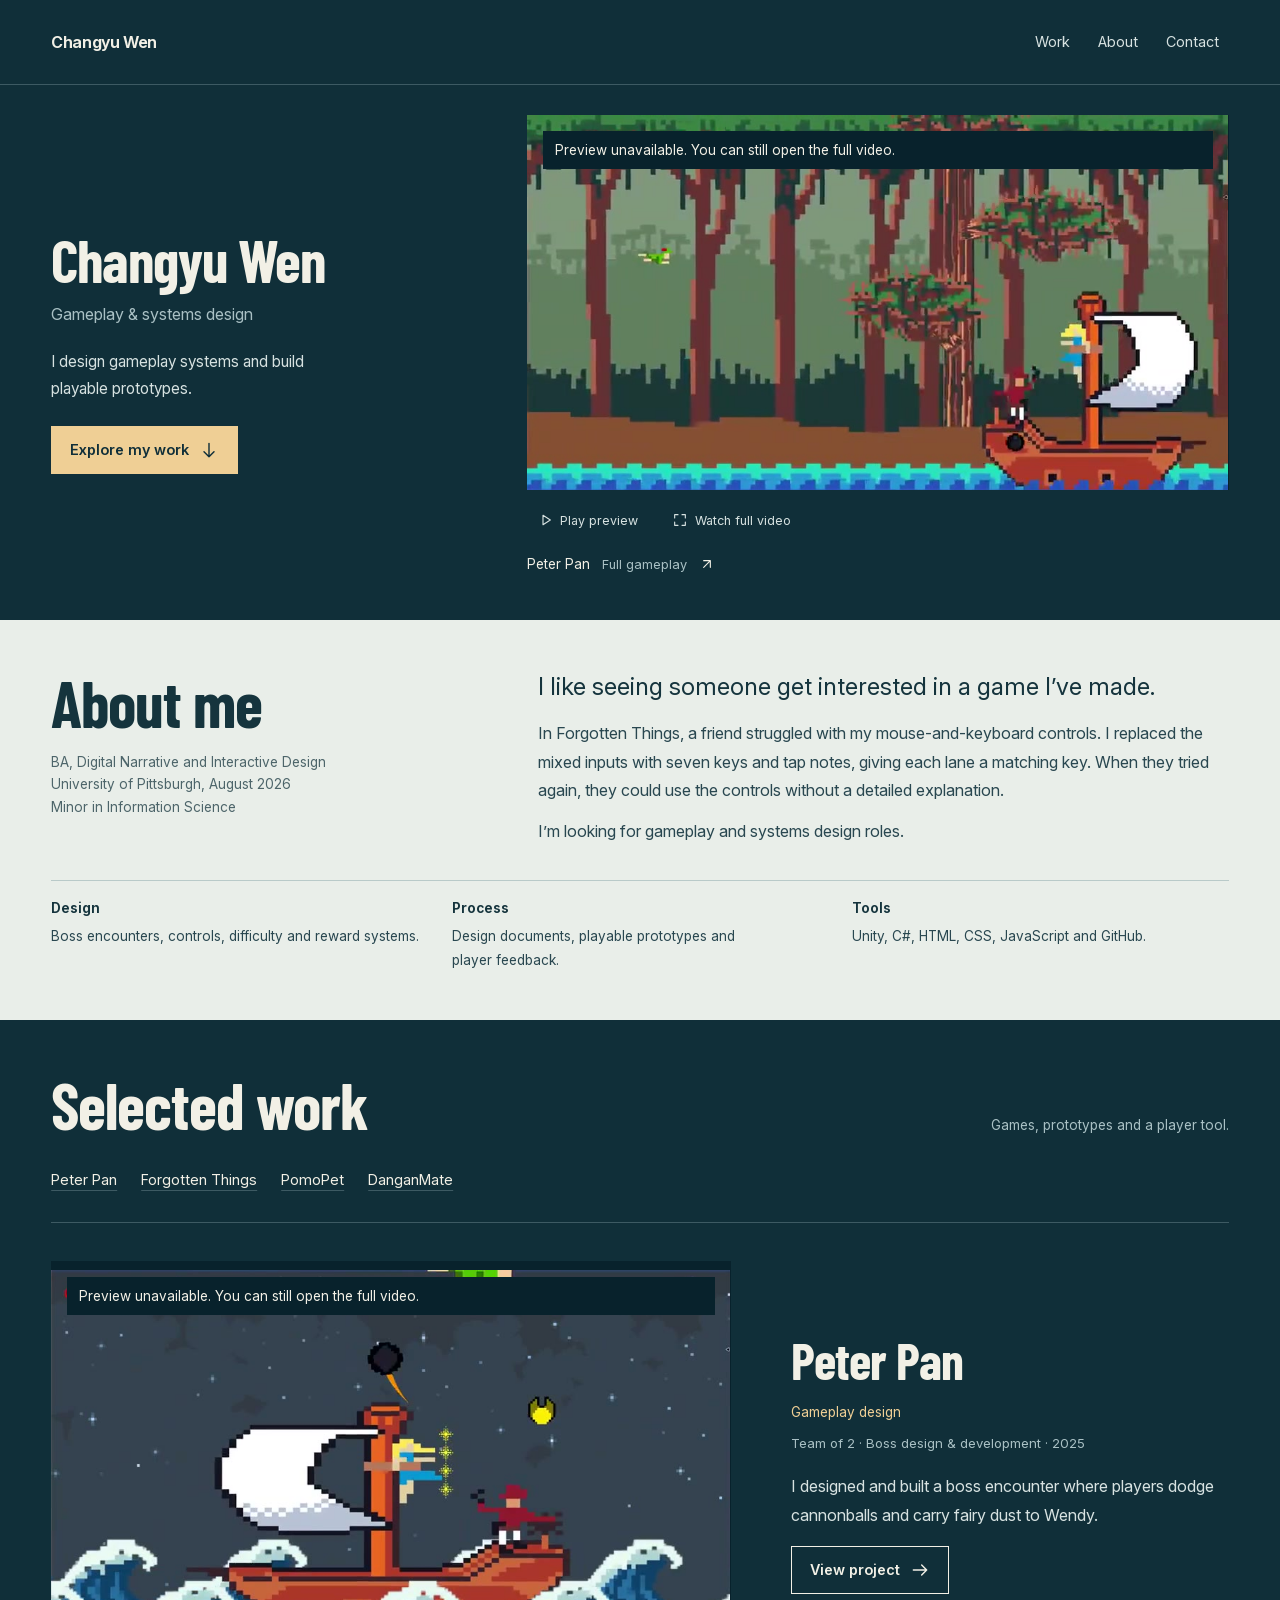
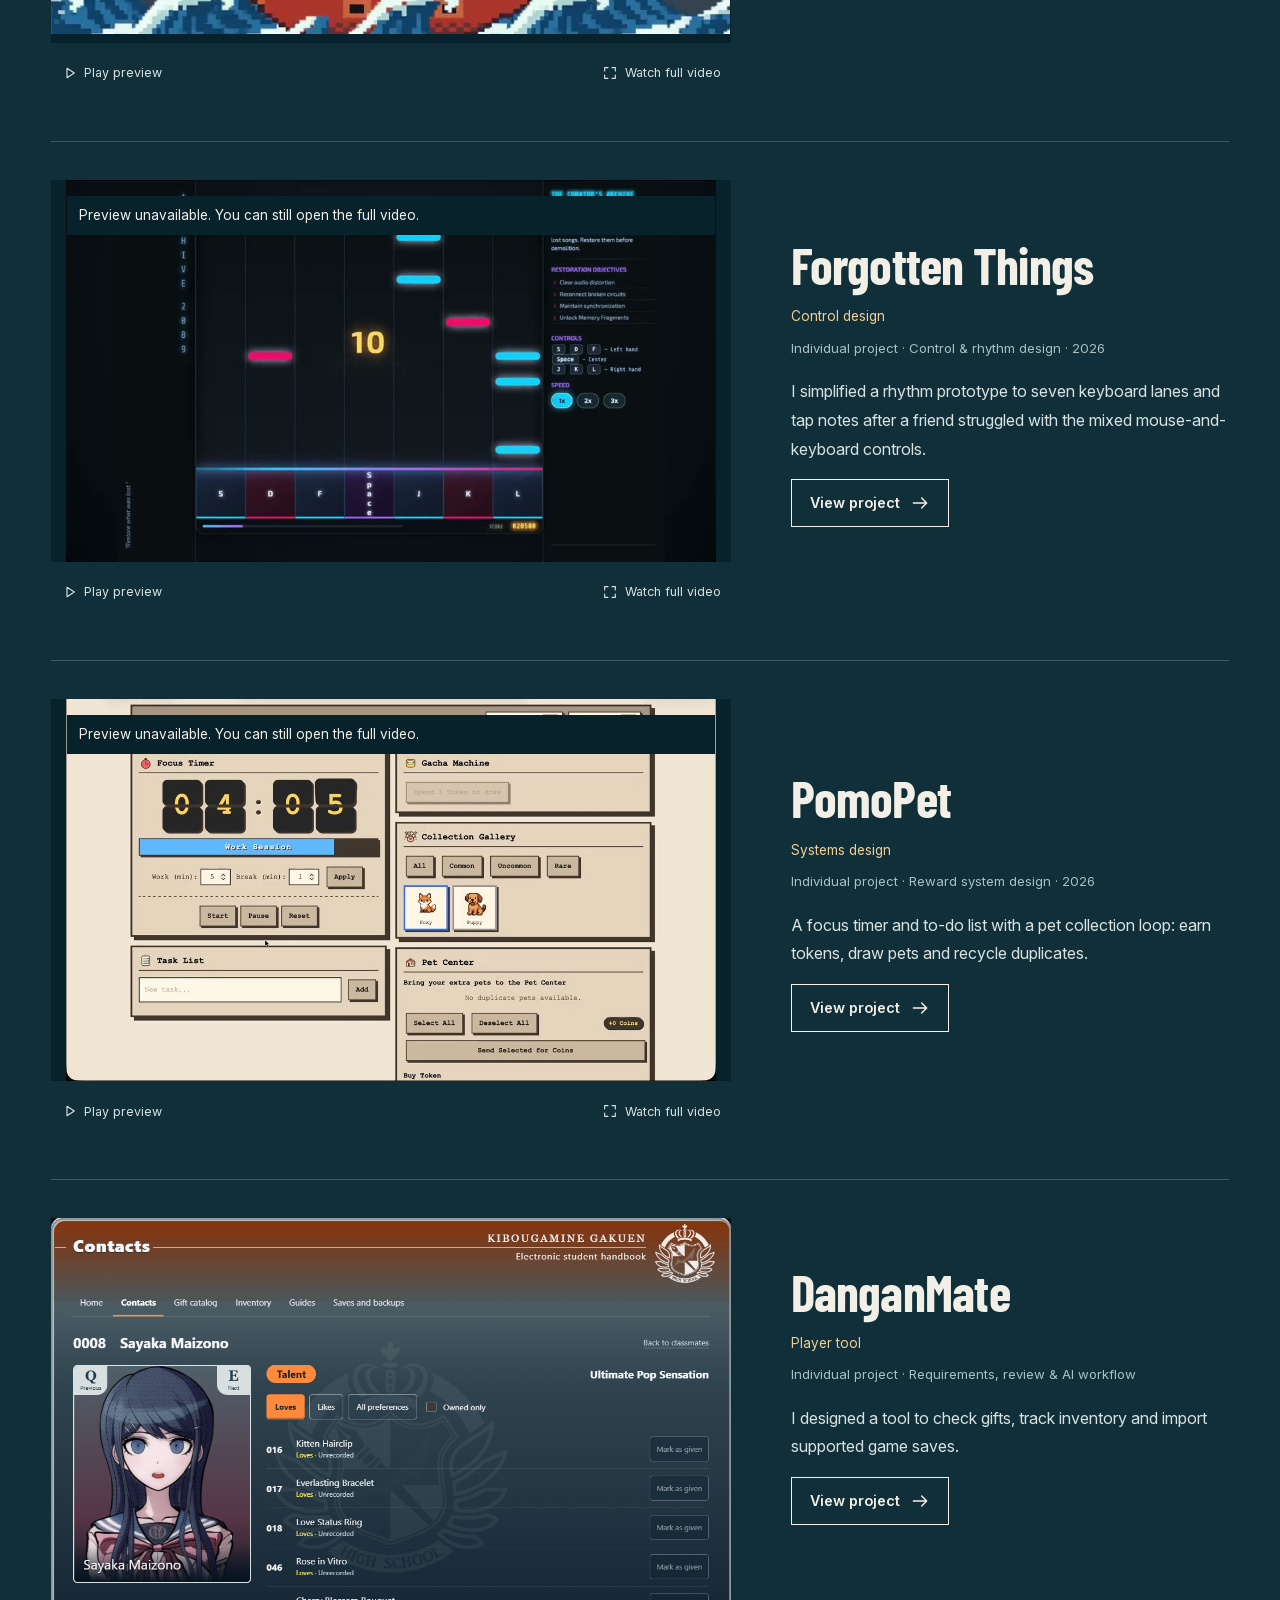
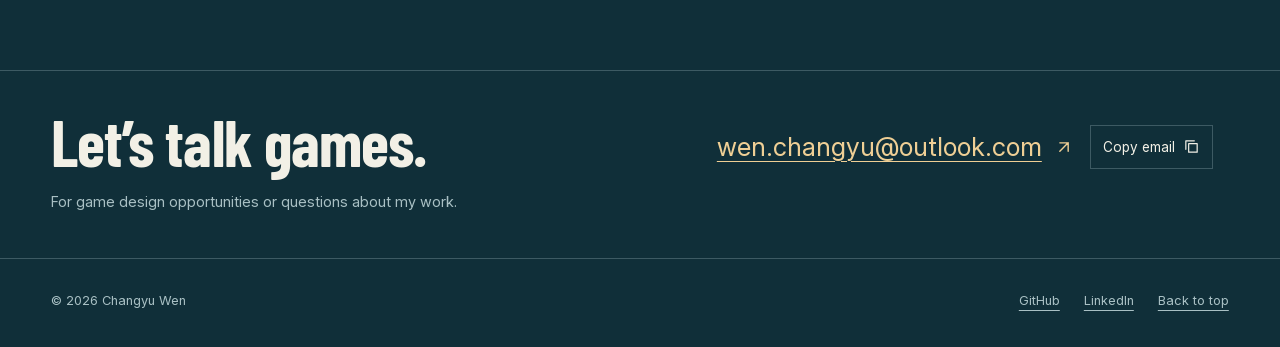
==== commit efe7625e: "Publish redesigned multipage game design portfolio" ====
--- a/index.html
+++ b/index.html
@@ -1,248 +1,70 @@
-<!-- index.html -->
-<!DOCTYPE html>
-<html lang="en">
+<!doctype html>
+<html lang="en" prefix="og: https://ogp.me/ns#">
 <head>
-    <meta charset="UTF-8">
-    <meta name="viewport" content="width=device-width, initial-scale=1.0, viewport-fit=cover">
-    <title>Changyu Wen · Front-end & Interactive Developer</title>
-    <!-- Fonts -->
-    <link href="https://fonts.googleapis.com/css2?family=Inter:opsz,wght@14..32,300;14..32,400;14..32,600;14..32,700;14..32,800&family=Space+Mono:wght@400;700&display=swap" rel="stylesheet">
-    <link rel="stylesheet" href="https://cdnjs.cloudflare.com/ajax/libs/font-awesome/6.0.0-beta3/css/all.min.css">
-    <!-- CSS -->
-    <link rel="stylesheet" href="css/style.css">
+  <meta charset="utf-8">
+  <meta name="viewport" content="width=device-width, initial-scale=1, viewport-fit=cover">
+  <meta name="description" content="Changyu Wen&#x27;s game design portfolio: boss encounters, rhythm controls, reward systems and player tools.">
+  <meta name="theme-color" content="#102f39">
+  <title>Changyu Wen | Gameplay &amp; Systems Design</title>
+  <link rel="canonical" href="https://justin-wen987.github.io/MyPortfolio/">
+  <meta property="og:type" content="website">
+  <meta property="og:title" content="Changyu Wen | Gameplay &amp; Systems Design">
+  <meta property="og:description" content="Changyu Wen&#x27;s game design portfolio: boss encounters, rhythm controls, reward systems and player tools.">
+  <meta property="og:url" content="https://justin-wen987.github.io/MyPortfolio/">
+  <meta property="og:image" content="https://justin-wen987.github.io/MyPortfolio/assets/portfolio-share.png">
+  <meta property="og:image:width" content="1200">
+  <meta property="og:image:height" content="630">
+  <meta property="og:image:alt" content="Changyu Wen, gameplay and systems design portfolio, with real project previews.">
+  <meta name="twitter:card" content="summary_large_image">
+  <meta name="twitter:title" content="Changyu Wen | Gameplay &amp; Systems Design">
+  <meta name="twitter:description" content="Changyu Wen&#x27;s game design portfolio: boss encounters, rhythm controls, reward systems and player tools.">
+  <meta name="twitter:image" content="https://justin-wen987.github.io/MyPortfolio/assets/portfolio-share.png">
+  <link rel="icon" href="assets/favicon.svg" type="image/svg+xml">
+  <link rel="stylesheet" href="css/style.css">
+  <script src="scripts/main.js" defer></script>
 </head>
-<body>
-<div class="container">
-    <nav>
-        <div class="logo"><a href="#">CHANGYU WEN</a></div>
-        <div class="nav-links">
-            <a href="#work">Work</a>
-            <a href="#skills">Skills</a>
-            <a href="#about">About</a>
-            <a href="#contact">Contact</a>
-        </div>
-    </nav>
-
-    <div class="hero">
-        <div class="hero-content">
-            <div class="hero-badge">✦ interactive systems / front-end</div>
-            <h1>Building <span class="hero-highlight">playful</span> digital experiences <br>with code & design</h1>
-            <p class="hero-desc">I'm Changyu Wen — front-end developer & interactive designer crafting browser‑based applications, rhythm games, and gamified tools.</p>
-            <div class="internship-tag"><i class="fas fa-briefcase"></i> Front-End Engineer / Interactive Media Designer · Seeking Summer 2026 Internship</div>
-            <div class="btn-group">
-                <a href="#work" class="btn btn-primary"><i class="fas fa-arrow-down"></i> View projects</a>
-                <a href="#contact" class="btn btn-outline"><i class="far fa-envelope"></i> Contact</a>
-            </div>
-        </div>
-        <div class="hero-visual">
-            <i class="fab fa-js tech-icon"></i>
-            <i class="fab fa-unity tech-icon"></i>
-            <i class="fab fa-html5 tech-icon"></i>
-            <i class="fab fa-css3-alt tech-icon"></i>
-            <p>JavaScript · Unity · C# · HTML/CSS</p>
-        </div>
+<body class="home-page">
+  <a class="skip-link" href="#main">Skip to content</a>
+  <header class="site-header wrap">
+    <a class="wordmark" href="index.html">Changyu Wen</a>
+    <nav aria-label="Main navigation"><a href="#work">Work</a><a href="#about">About</a><a href="#contact">Contact</a></nav>
+  </header>
+  <main id="main" tabindex="-1">
+    <section class="opening wrap" aria-labelledby="intro-title"><div class="opening-title"><h1 id="intro-title">Changyu Wen</h1><p>Gameplay &amp; systems design</p><p class="opening-bio">I design gameplay systems and build playable prototypes.</p><a class="button primary" href="#work">Explore my work <svg aria-hidden="true" viewBox="0 0 24 24"><path d="M12 4v16m-6-6 6 6 6-6"/></svg></a></div><figure class="opening-screen" id="peter-pan-preview"><div class="preview browser-preview">
+      <div class="recording-viewport"><video class="loop-preview" data-project="Peter Pan" muted loop playsinline preload="none" poster="assets/peter-full-web-poster.jpg" data-src="assets/peter-full-web.mp4" aria-label="Silent looping playback of the complete Peter Pan game recording"></video></div>
+      <div class="preview-controls" hidden><button type="button" class="preview-toggle" aria-label="Play preview: Peter Pan"><svg aria-hidden="true" viewBox="0 0 24 24"><path class="play-symbol" d="m9 5 11 7-11 7Z"/><path class="pause-symbol" d="M8 5v14m8-14v14"/></svg><span>Play preview</span></button><button type="button" class="watch-button" data-watch="assets/peter-full-web.mp4" data-title="Peter Pan recording" aria-label="Watch full Peter Pan video"><svg aria-hidden="true" viewBox="0 0 24 24"><path d="M9 4H4v5m11-5h5v5M4 15v5h5m11-5v5h-5"/></svg><span>Watch full video</span></button></div>
+      <p class="media-status" role="status"></p>
+    </div><figcaption><a href="peter-pan.html">Peter Pan <span>Full gameplay</span> <svg aria-hidden="true" viewBox="0 0 24 24"><path d="M7 17 17 7M7 7h10v10"/></svg></a></figcaption></figure></section>
+    <section id="about" class="about-home" aria-labelledby="home-about-title"><div class="wrap about-grid"><div class="about-heading"><h2 id="home-about-title">About me</h2><p>BA, Digital Narrative and Interactive Design<br>University of Pittsburgh, August 2026<br>Minor in Information Science</p></div><div class="about-prose"><p class="about-opening">I like seeing someone get interested in a game I’ve made.</p><p>In Forgotten Things, a friend struggled with my mouse-and-keyboard controls. I replaced the mixed inputs with seven keys and tap notes, giving each lane a matching key. When they tried again, they could use the controls without a detailed explanation.</p><p>I’m looking for gameplay and systems design roles.</p></div><dl class="practice-line"><div><dt>Design</dt><dd>Boss encounters, controls, difficulty and reward systems.</dd></div><div><dt>Process</dt><dd>Design documents, playable prototypes and player feedback.</dd></div><div><dt>Tools</dt><dd>Unity, C#, HTML, CSS, JavaScript and GitHub.</dd></div></dl></div></section>
+    <section id="work" class="work-gallery wrap" aria-labelledby="work-title"><div class="section-heading"><h2 id="work-title">Selected work</h2><p>Games, prototypes and a player tool.</p></div><nav class="project-index" aria-label="Project directory"><a href="peter-pan.html">Peter Pan</a><a href="forgotten-things.html">Forgotten Things</a><a href="pomopet.html">PomoPet</a><a href="danganmate.html">DanganMate</a></nav><div class="work-grid"><article class="work-card" id="peter-pan">
+      <div class="preview browser-preview">
+      <video class="loop-preview" data-project="Peter Pan" muted loop playsinline preload="none" poster="assets/peter-poster.jpg" data-src="assets/peter-preview.mp4" aria-label="Silent looping preview of Peter Pan"></video>
+      <div class="preview-controls" hidden><button type="button" class="preview-toggle" aria-label="Play preview: Peter Pan"><svg aria-hidden="true" viewBox="0 0 24 24"><path class="play-symbol" d="m9 5 11 7-11 7Z"/><path class="pause-symbol" d="M8 5v14m8-14v14"/></svg><span>Play preview</span></button><button type="button" class="watch-button" data-watch="assets/peter-full-web.mp4" data-title="Peter Pan recording" aria-label="Watch full Peter Pan video"><svg aria-hidden="true" viewBox="0 0 24 24"><path d="M9 4H4v5m11-5h5v5M4 15v5h5m11-5v5h-5"/></svg><span>Watch full video</span></button></div>
+      <p class="media-status" role="status"></p>
     </div>
-
-    <section id="about">
-        <h2 class="section-title">About</h2>
-        <div style="max-width: 780px;">
-            <p style="font-size: 1.1rem; margin-bottom: 20px;">I'm a Digital Narrative & Interactive Design student at the University of Pittsburgh (expected Dec 2026, GPA 3.6). I transform early concepts into <strong>playable, testable, and deployable web experiences</strong> — from gamified productivity tools to browser rhythm games.</p>
-            <p>My workflow bridges front‑end engineering (JavaScript, HTML/CSS, localStorage, event‑driven architecture) with game design principles. Through iterative playtesting and user feedback, I refine ambiguous ideas into polished products. I’m actively looking for <strong>internship opportunities in front‑end engineering, interactive media, or UI development</strong> where I can bring both analytical and creative thinking.</p>
-        </div>
-    </section>
-
-    <section id="work">
-        <h2 class="section-title">Featured projects</h2>
-        <div class="projects-grid">
-            <!-- PomoPet - case study style -->
-            <div class="project-card">
-                <div class="card-content">
-                    <div class="project-icon"><i class="fas fa-paw"></i></div>
-                    <div class="project-title">PomoPet</div>
-                    <div class="project-role">🎯 Solo Developer · UI/UX · Gamification Design</div>
-                    <div class="project-tech">
-                        <span class="tech-tag">HTML5/CSS3</span>
-                        <span class="tech-tag">JavaScript (ES6+)</span>
-                        <span class="tech-tag">localStorage</span>
-                        <span class="tech-tag">GitHub Pages</span>
-                    </div>
-                    <video class="project-video" autoplay loop muted playsinline poster="data:image/svg+xml,%3Csvg xmlns='http://www.w3.org/2000/svg' width='400' height='225' viewBox='0 0 400 225'%3E%3Crect width='400' height='225' fill='%23eef2f5'/%3E%3Ctext x='50%25' y='50%25' dominant-baseline='middle' text-anchor='middle' fill='%236b7c8e'%3EPomoPet demo%3C/text%3E%3C/svg%3E">
-                        <source src="gif/PomoPet.mp4" type="video/mp4">
-                        <img src="data:image/svg+xml,%3Csvg xmlns='http://www.w3.org/2000/svg' width='400' height='225' viewBox='0 0 400 225'%3E%3Crect width='400' height='225' fill='%23d9e2e8'/%3E%3Ctext x='50%25' y='50%25' dominant-baseline='middle' text-anchor='middle' fill='%23556677'%3EPomoPet preview%3C/text%3E%3C/svg%3E" alt="PomoPet demo">
-                    </video>
-                    <div class="project-desc">
-                        <strong>Problem:</strong> Students lose motivation during long study sessions. <strong>Solution:</strong> Gamified Pomodoro web app — focus timer, token economy, weighted gacha (75/20/5), pet collection & duplicate recycling.
-                    </div>
-                    <div class="challenge-box">
-                        <i class="fas fa-code"></i> <strong>Technical challenge:</strong> State persistence across sessions (localStorage), timer accuracy with audio ducking, and implementing a weighted gacha system that feels rewarding.
-                    </div>
-                    <ul style="margin: 4px 0 0 20px; color:#2e445e; font-size:0.85rem;">
-                        <li>Designed modular client‑side architecture with event‑driven UI updates</li>
-                        <li>Built flip‑clock animation, shop mechanics, token economy loop</li>
-                        <li>Deployed to GitHub Pages — fully playable with persistent progression</li>
-                    </ul>
-                    <div class="project-links">
-                        <a href="https://github.com/justin-wen987/PomoPet" target="_blank"><i class="fab fa-github"></i> GitHub</a>
-                        <a href="https://justin-wen987.github.io/PomoPet" target="_blank"><i class="fas fa-external-link-alt"></i> Live Demo</a>
-                    </div>
-                </div>
-            </div>
-
-            <!-- Forgotten Things - rhythm game case -->
-            <div class="project-card">
-                <div class="card-content">
-                    <div class="project-icon"><i class="fas fa-music"></i></div>
-                    <div class="project-title">Forgotten Things</div>
-                    <div class="project-role">🎮 Solo Developer · Rhythm Engine · UX Iteration</div>
-                    <div class="project-tech">
-                        <span class="tech-tag">Vanilla JS</span>
-                        <span class="tech-tag">HTML/CSS</span>
-                        <span class="tech-tag">Rhythm Game</span>
-                        <span class="tech-tag">GitHub Pages</span>
-                    </div>
-                    <video class="project-video" autoplay loop muted playsinline poster="data:image/svg+xml,%3Csvg xmlns='http://www.w3.org/2000/svg' width='400' height='225' viewBox='0 0 400 225'%3E%3Crect width='400' height='225' fill='%23eef2f5'/%3E%3Ctext x='50%25' y='50%25' dominant-baseline='middle' text-anchor='middle' fill='%236b7c8e'%3ERhythm game demo%3C/text%3E%3C/svg%3E">
-                        <source src="gif/ForgottenThings.mp4" type="video/mp4">
-                        <img src="data:image/svg+xml,%3Csvg xmlns='http://www.w3.org/2000/svg' width='400' height='225' viewBox='0 0 400 225'%3E%3Crect width='400' height='225' fill='%23d9e2e8'/%3E%3Ctext x='50%25' y='50%25' dominant-baseline='middle' text-anchor='middle' fill='%23556677'%3EForgotten Things preview%3C/text%3E%3C/svg%3E" alt="Rhythm game preview">
-                    </video>
-                    <div class="project-desc">
-                        <strong>Problem:</strong> Initial mouse+keyboard prototype caused cognitive overload. <strong>Solution:</strong> 7‑key browser rhythm game with real‑time timing judgment, combo system & variable note speed.
-                    </div>
-                    <div class="challenge-box">
-                        <i class="fas fa-microchip"></i> <strong>Technical challenge:</strong> Latency‑sensitive scoring (Perfect &lt;100ms, Good 100-200ms), note spawning & keyboard event debouncing.
-                    </div>
-                    <ul style="margin: 4px 0 0 20px; color:#2e445e; font-size:0.85rem;">
-                        <li>Iterated through playtesting: removed mouse input → 7 lanes (SDF␣JKL)</li>
-                        <li>Added adjustable scroll speed (1x–3x) and control guide for accessibility</li>
-                        <li>Engineered combo multiplier & real‑time accuracy feedback</li>
-                    </ul>
-                    <div class="project-links">
-                        <a href="https://github.com/justin-wen987/Forgotten-Things" target="_blank"><i class="fab fa-github"></i> GitHub</a>
-                        <a href="https://justin-wen987.github.io/Forgotten-Things" target="_blank"><i class="fas fa-external-link-alt"></i> Live Demo</a>
-                    </div>
-                </div>
-            </div>
-
-            <!-- Peter Pan: teamwork & AI -->
-            <div class="project-card">
-                <div class="card-content">
-                    <div class="project-icon"><i class="fas fa-rocket"></i></div>
-                    <div class="project-title">Peter Pan: Escape from Neverland</div>
-                    <div class="project-role">🤝 Co‑Developer · Game AI · Boss Balancing</div>
-                    <div class="project-tech">
-                        <span class="tech-tag">Unity</span>
-                        <span class="tech-tag">C#</span>
-                        <span class="tech-tag">Game AI</span>
-                        <span class="tech-tag">2D Platformer</span>
-                    </div>
-                    <video class="project-video" autoplay loop muted playsinline poster="data:image/svg+xml,%3Csvg xmlns='http://www.w3.org/2000/svg' width='400' height='225' viewBox='0 0 400 225'%3E%3Crect width='400' height='225' fill='%23eef2f5'/%3E%3Ctext x='50%25' y='50%25' dominant-baseline='middle' text-anchor='middle' fill='%236b7c8e'%3EPeter Pan demo%3C/text%3E%3C/svg%3E">
-                        <source src="gif/PeterPan.mp4" type="video/mp4">
-                        <img src="data:image/svg+xml,%3Csvg xmlns='http://www.w3.org/2000/svg' width='400' height='225' viewBox='0 0 400 225'%3E%3Crect width='400' height='225' fill='%23d9e2e8'/%3E%3Ctext x='50%25' y='50%25' dominant-baseline='middle' text-anchor='middle' fill='%23556677'%3EPeter Pan preview%3C/text%3E%3C/svg%3E" alt="Unity game preview">
-                    </video>
-                    <div class="project-desc">
-                        <strong>Problem:</strong> Boss fights need challenging but fair AI patterns. <strong>Solution:</strong> 2D side‑scroller with multi‑pattern cannon AI, rescue mechanics, and polished platformer feel.
-                    </div>
-                    <div class="challenge-box">
-                        <i class="fas fa-robot"></i> <strong>Technical contribution:</strong> Hook’s cannonball AI behavior, invincibility frames, scene transitions, and iterative boss pacing based on 10+ playtesters.
-                    </div>
-                    <ul style="margin: 4px 0 0 20px; color:#2e445e; font-size:0.85rem;">
-                        <li>Co‑developed core gameplay: collision, HUD, fairy dust progression</li>
-                        <li>Improved objective clarity & boss readability via feedback loops</li>
-                        <li>Implemented Wendy rescue logic & dynamic difficulty adjustments</li>
-                    </ul>
-                    <div class="project-links">
-                        <a href="https://github.com/chris-makes-games/PeterPanProject" target="_blank"><i class="fab fa-github"></i> GitHub (Team)</a>
-                    </div>
-                </div>
-            </div>
-        </div>
-
-        <div class="insight-card">
-            <i class="fas fa-lightbulb"></i> <strong>Design insight — Forgotten Things playtesting evolution</strong>
-            <p style="margin-top: 12px;">Initial version used mouse + keyboard + laser traces → cognitive overload. Through think‑aloud testing, I removed mouse input, reduced note types to tap‑only, expanded lanes from 3 to 7, and added clear control guidance. Result: focused, playable rhythm experience with improved accessibility & flow.</p>
-            <div style="margin-top: 12px; font-family: monospace; font-size:0.8rem;">✓ Perfect &lt;100ms &nbsp;|&nbsp; Good 100-200ms &nbsp;|&nbsp; combo multiplier logic</div>
-        </div>
-    </section>
-
-    <section id="skills">
-        <h2 class="section-title">Skills & tools</h2>
-        <div class="skills-wrapper">
-            <div class="skill-category">
-                <h3>Front‑end Development</h3>
-                <div class="skill-list">
-                    <span class="skill-item">HTML5/CSS3</span>
-                    <span class="skill-item">JavaScript (ES6+)</span>
-                    <span class="skill-item">DOM / Event-driven UI</span>
-                    <span class="skill-item">localStorage / State</span>
-                    <span class="skill-item">Responsive Design</span>
-                    <span class="skill-item">Git & GitHub Pages</span>
-                </div>
-            </div>
-            <div class="skill-category">
-                <h3>Interactive & Game Systems</h3>
-                <div class="skill-list">
-                    <span class="skill-item">Unity (C#)</span>
-                    <span class="skill-item">Gameplay Architecture</span>
-                    <span class="skill-item">Rhythm Mechanics</span>
-                    <span class="skill-item">Enemy AI / Boss Patterns</span>
-                    <span class="skill-item">Playtesting & Balancing</span>
-                    <span class="skill-item">Gamification Design</span>
-                </div>
-            </div>
-            <div class="skill-category">
-                <h3>Design & UX Research</h3>
-                <div class="skill-list">
-                    <span class="skill-item">Figma / Wireframing</span>
-                    <span class="skill-item">User Testing</span>
-                    <span class="skill-item">Iterative Prototyping</span>
-                    <span class="skill-item">Accessibility Considerations</span>
-                    <span class="skill-item">Pixel Art / Assets</span>
-                    <span class="skill-item">Interaction Design</span>
-                </div>
-            </div>
-        </div>
-    </section>
-
-    <section style="padding-bottom: 20px;">
-        <div style="display: flex; flex-wrap: wrap; gap: 24px; justify-content: space-between; background: #f6f8fa; border-radius: 32px; padding: 28px 24px;">
-            <div style="flex: 1;">
-                <h3 style="font-size: 1.4rem; margin-bottom: 12px;"><i class="fas fa-file-alt" style="margin-right: 8px; color: var(--accent);"></i> Process & documentation</h3>
-                <p style="color: #2e5a77;">I value design rationale and user feedback. Each project includes:<br> 
-                → Game Design Document (GDD)<br>
-                → Playtest reports & iterative redesign<br>
-                → Version evolution (V1 mouse/laser → V2 keyboard only)<br>
-                → Modular code architecture & state persistence</p>
-            </div>
-            <div style="flex: 1;">
-                <h3 style="font-size: 1.4rem; margin-bottom: 12px;"><i class="fas fa-chart-line"></i> Impact highlights</h3>
-                <ul style="list-style: none; padding-left: 0;">
-                    <li style="margin-bottom: 12px;">✓ <strong>PomoPet:</strong> Designed a reward loop where users earn tokens through focus sessions, collect pets, and recycle duplicates — creating a repeatable engagement cycle.</li>
-                    <li style="margin-bottom: 12px;">✓ <strong>Forgotten Things:</strong> Simplified from mouse+keyboard to keyboard-only after playtesting, reducing cognitive load and improving rhythm-game flow.</li>
-                    <li>✓ <strong>Peter Pan:</strong> Enhanced boss readability and objective clarity through 10+ user tests and AI pattern tuning.</li>
-                </ul>
-            </div>
-        </div>
-    </section>
-
-    <section id="contact" style="border-bottom: none; padding-bottom: 20px;">
-        <h2 class="section-title">Connect</h2>
-        <div class="contact-flex">
-            <div>
-                <p style="font-size: 1.1rem;">📧 justin.wen316@gmail.com</p>
-                <p style="margin-top: 8px;">📍 Pittsburgh, PA</p>
-                <div class="contact-links" style="margin-top: 20px;">
-                    <a href="https://github.com/justin-wen987" target="_blank" aria-label="GitHub"><i class="fab fa-github"></i></a>
-                    <a href="https://linkedin.com/in/changyu-wen" target="_blank" aria-label="LinkedIn"><i class="fab fa-linkedin-in"></i></a>
-                    <a href="mailto:justin.wen316@gmail.com" aria-label="Email"><i class="fas fa-envelope"></i></a>
-                </div>
-            </div>
-        </div>
-    </section>
-
-    <footer>
-        <p>© 2025 Changyu Wen</p>
-    </footer>
-</div>
-
-<script src="scripts/main.js"></script>
+      <div class="card-copy"><h3><a href="peter-pan.html">Peter Pan</a></h3><p class="card-category">Gameplay design</p><p class="card-meta">Team of 2 · Boss design &amp; development · 2025</p><p class="card-description">I designed and built a boss encounter where players dodge cannonballs and carry fairy dust to Wendy.</p><a class="case-link button secondary" href="peter-pan.html" aria-label="View Peter Pan project">View project <svg aria-hidden="true" viewBox="0 0 24 24"><path d="M4 12h16m-6-6 6 6-6 6"/></svg></a></div>
+    </article><article class="work-card" id="forgotten-things">
+      <div class="preview browser-preview">
+      <video class="loop-preview" data-project="Forgotten Things" muted loop playsinline preload="none" poster="assets/forgotten-poster.jpg" data-src="assets/forgotten-preview.mp4" aria-label="Silent looping preview of Forgotten Things"></video>
+      <div class="preview-controls" hidden><button type="button" class="preview-toggle" aria-label="Play preview: Forgotten Things"><svg aria-hidden="true" viewBox="0 0 24 24"><path class="play-symbol" d="m9 5 11 7-11 7Z"/><path class="pause-symbol" d="M8 5v14m8-14v14"/></svg><span>Play preview</span></button><button type="button" class="watch-button" data-watch="assets/forgotten-full-web.mp4" data-title="Forgotten Things recording" aria-label="Watch full Forgotten Things video"><svg aria-hidden="true" viewBox="0 0 24 24"><path d="M9 4H4v5m11-5h5v5M4 15v5h5m11-5v5h-5"/></svg><span>Watch full video</span></button></div>
+      <p class="media-status" role="status"></p>
+    </div>
+      <div class="card-copy"><h3><a href="forgotten-things.html">Forgotten Things</a></h3><p class="card-category">Control design</p><p class="card-meta">Individual project · Control &amp; rhythm design · 2026</p><p class="card-description">I simplified a rhythm prototype to seven keyboard lanes and tap notes after a friend struggled with the mixed mouse-and-keyboard controls.</p><a class="case-link button secondary" href="forgotten-things.html" aria-label="View Forgotten Things project">View project <svg aria-hidden="true" viewBox="0 0 24 24"><path d="M4 12h16m-6-6 6 6-6 6"/></svg></a></div>
+    </article><article class="work-card" id="pomopet">
+      <div class="preview browser-preview">
+      <video class="loop-preview" data-project="PomoPet" muted loop playsinline preload="none" poster="assets/pomo-poster.jpg" data-src="assets/pomo-preview-v2.mp4" aria-label="Silent looping preview of PomoPet"></video>
+      <div class="preview-controls" hidden><button type="button" class="preview-toggle" aria-label="Play preview: PomoPet"><svg aria-hidden="true" viewBox="0 0 24 24"><path class="play-symbol" d="m9 5 11 7-11 7Z"/><path class="pause-symbol" d="M8 5v14m8-14v14"/></svg><span>Play preview</span></button><button type="button" class="watch-button" data-watch="assets/pomo-full-web.mp4" data-title="PomoPet recording" aria-label="Watch full PomoPet video"><svg aria-hidden="true" viewBox="0 0 24 24"><path d="M9 4H4v5m11-5h5v5M4 15v5h5m11-5v5h-5"/></svg><span>Watch full video</span></button></div>
+      <p class="media-status" role="status"></p>
+    </div>
+      <div class="card-copy"><h3><a href="pomopet.html">PomoPet</a></h3><p class="card-category">Systems design</p><p class="card-meta">Individual project · Reward system design · 2026</p><p class="card-description">A focus timer and to-do list with a pet collection loop: earn tokens, draw pets and recycle duplicates.</p><a class="case-link button secondary" href="pomopet.html" aria-label="View PomoPet project">View project <svg aria-hidden="true" viewBox="0 0 24 24"><path d="M4 12h16m-6-6 6 6-6 6"/></svg></a></div>
+    </article><article class="work-card" id="danganmate">
+      <a class="card-still" href="danganmate.html" aria-label="View DanganMate project"><img src="assets/danganmate-characters-en.png" width="1196" height="872" loading="lazy" alt="DanganMate showing Sayaka Maizono’s preferred gifts alongside inventory status."></a>
+      <div class="card-copy"><h3><a href="danganmate.html">DanganMate</a></h3><p class="card-category">Player tool</p><p class="card-meta">Individual project · Requirements, review &amp; AI workflow</p><p class="card-description">I designed a tool to check gifts, track inventory and import supported game saves.</p><a class="case-link button secondary" href="danganmate.html" aria-label="View DanganMate project">View project <svg aria-hidden="true" viewBox="0 0 24 24"><path d="M4 12h16m-6-6 6 6-6 6"/></svg></a></div>
+    </article></div></section>
+        <section id="contact" class="contact-section wrap" aria-labelledby="contact-title"><div><h2 id="contact-title">Let’s talk games.</h2><p>For game design opportunities or questions about my work.</p></div><div class="email-actions"><a class="contact-email" href="mailto:wen.changyu@outlook.com">wen.changyu@outlook.com <svg aria-hidden="true" viewBox="0 0 24 24"><path d="M7 17 17 7M7 7h10v10"/></svg></a><button type="button" class="copy-email" data-copy-email hidden>Copy email <svg aria-hidden="true" viewBox="0 0 24 24"><path d="M8 8h12v12H8zM4 16V4h12"/></svg></button><span class="copy-status" role="status"></span></div></section>
+</main>
+  <footer class="site-footer wrap"><span>© 2026 Changyu Wen</span><div><a href="https://github.com/Justin-Wen987" target="_blank" rel="noopener noreferrer">GitHub</a><a href="https://linkedin.com/in/changyu-wen" target="_blank" rel="noopener noreferrer">LinkedIn</a><a href="#main">Back to top</a></div></footer>
+  <dialog id="image-dialog" aria-labelledby="image-dialog-title"><div class="dialog-heading"><h2 id="image-dialog-title">Project screenshot</h2><div class="image-actions"><button type="button" id="image-zoom" class="dialog-close" aria-pressed="false">Zoom in</button><button type="button" id="image-close" class="dialog-close" autofocus>Close <svg aria-hidden="true" viewBox="0 0 24 24"><path d="m6 6 12 12M18 6 6 18"/></svg></button></div></div><div class="image-stage"><img id="enlarged-image" alt=""></div><p id="image-status" role="status"></p><p id="image-caption" class="dialog-caption"></p><a id="image-original" class="dialog-fallback" href="assets/peter_attack_patterns.png" target="_blank" rel="noopener noreferrer">Open original image</a></dialog>
+  <dialog id="video-dialog" aria-labelledby="video-dialog-title"><div class="dialog-heading"><h2 id="video-dialog-title">Gameplay video</h2><button type="button" class="dialog-close" autofocus>Close <svg aria-hidden="true" viewBox="0 0 24 24"><path d="m6 6 12 12M18 6 6 18"/></svg></button></div><video id="full-video" controls playsinline preload="metadata"></video><p id="video-status" class="dialog-caption" role="status" hidden></p><a class="dialog-fallback" href="assets/peter-full-web.mp4" target="_blank" rel="noopener noreferrer">Open video directly</a></dialog>
 </body>
-</html>+</html>
--- a/css/style.css
+++ b/css/style.css
@@ -1,446 +1,183 @@
-/* css/style.css */
-* {
-    margin: 0;
-    padding: 0;
-    box-sizing: border-box;
-}
-
-body {
-    background-color: #faf9f6;
-    font-family: 'Inter', sans-serif;
-    color: #191e24;
-    line-height: 1.5;
-    scroll-behavior: smooth;
-}
-
-:root {
-    --primary: #0a2b3e;
-    --primary-light: #1d4c6e;
-    --accent: #e5644a;
-    --card-shadow: 0 20px 35px -12px rgba(0,0,0,0.08), 0 0 0 1px rgba(0,0,0,0.02);
-    --border-light: #e2e4e8;
-}
-
-.container {
-    max-width: 1280px;
-    margin: 0 auto;
-    padding: 0 32px;
-}
-
-nav {
-    display: flex;
-    justify-content: space-between;
-    align-items: center;
-    padding: 24px 0 16px 0;
-    flex-wrap: wrap;
-    gap: 20px;
-    border-bottom: 1px solid var(--border-light);
-}
-
-.logo a {
-    font-size: 1.7rem;
-    font-weight: 800;
-    letter-spacing: -0.5px;
-    color: var(--primary);
-    text-decoration: none;
-    background: linear-gradient(135deg, #0a2b3e, #1d4c6e);
-    background-clip: text;
-    -webkit-background-clip: text;
-    color: transparent;
-}
-
-.nav-links {
-    display: flex;
-    gap: 32px;
-}
-
-.nav-links a {
-    text-decoration: none;
-    font-weight: 500;
-    color: #2f3e4e;
-    transition: color 0.2s;
-    font-size: 1rem;
-}
-
-.nav-links a:hover {
-    color: var(--accent);
-}
-
-section {
-    padding: 60px 0 40px 0;
-    border-bottom: 1px solid var(--border-light);
-}
-
-.section-title {
-    font-size: 2rem;
-    font-weight: 700;
-    letter-spacing: -0.02em;
-    margin-bottom: 40px;
-    color: #0a2b3e;
-    position: relative;
-    display: inline-block;
-}
-
-.section-title:after {
-    content: '';
-    position: absolute;
-    bottom: -10px;
-    left: 0;
-    width: 56px;
-    height: 3px;
-    background: var(--accent);
-    border-radius: 4px;
-}
-
-.hero {
-    display: flex;
-    flex-wrap: wrap;
-    justify-content: space-between;
-    align-items: center;
-    gap: 40px;
-    padding: 32px 0 16px 0;
-}
-
-.hero-content {
-    flex: 2;
-}
-
-.hero-badge {
-    display: inline-block;
-    background: #eef2f5;
-    padding: 6px 14px;
-    border-radius: 40px;
-    font-size: 0.85rem;
-    font-weight: 600;
-    color: var(--primary);
-    margin-bottom: 24px;
-}
-
-.hero-content h1 {
-    font-size: 3.2rem;
-    font-weight: 800;
-    letter-spacing: -0.03em;
-    line-height: 1.2;
-    margin-bottom: 16px;
-    color: #0a2b3e;
-}
-
-.hero-highlight {
-    color: var(--accent);
-}
-
-.hero-desc {
-    font-size: 1.2rem;
-    color: #3b4e5e;
-    max-width: 560px;
-    margin-bottom: 12px;
-}
-
-.internship-tag {
-    display: inline-block;
-    background: rgba(229,100,74,0.12);
-    padding: 8px 18px;
-    border-radius: 40px;
-    font-size: 0.9rem;
-    font-weight: 600;
-    color: var(--accent);
-    margin: 16px 0 24px 0;
-    border: 1px solid rgba(229,100,74,0.25);
-}
-
-.btn-group {
-    display: flex;
-    gap: 16px;
-    flex-wrap: wrap;
-}
-
-.btn {
-    display: inline-flex;
-    align-items: center;
-    gap: 8px;
-    background: white;
-    border: 1px solid var(--border-light);
-    padding: 10px 24px;
-    border-radius: 40px;
-    font-weight: 600;
-    text-decoration: none;
-    color: #1e2c38;
-    transition: 0.2s;
-}
-
-.btn-primary {
-    background: var(--primary);
-    border-color: var(--primary);
-    color: white;
-    box-shadow: 0 2px 6px rgba(10,43,62,0.2);
-}
-
-.btn-primary:hover {
-    background: var(--primary-light);
-    transform: translateY(-2px);
-}
-
-.btn-outline:hover {
-    background: #f0f2f4;
-    transform: translateY(-2px);
-}
-
-.hero-visual {
-    flex: 1;
-    background: linear-gradient(145deg, #ffffff, #f4f6f8);
-    border-radius: 32px;
-    padding: 24px 16px;
-    text-align: center;
-    box-shadow: var(--card-shadow);
-    display: flex;
-    flex-wrap: wrap;
-    justify-content: center;
-    align-items: center;
-    gap: 20px;
-}
-
-.tech-icon {
-    font-size: 3.2rem;
-    transition: transform 0.2s ease;
-    color: #1f4a6e;
-}
-
-.tech-icon:hover {
-    transform: translateY(-5px);
-    color: var(--accent);
-}
-
-.hero-visual p {
-    width: 100%;
-    margin-top: 8px;
-    font-weight: 500;
-    font-family: 'Space Mono', monospace;
-    font-size: 0.85rem;
-    letter-spacing: -0.2px;
-}
-
-.projects-grid {
-    display: grid;
-    grid-template-columns: repeat(auto-fill, minmax(350px, 1fr));
-    gap: 32px;
-    margin-top: 16px;
-}
-
-.project-card {
-    background: white;
-    border-radius: 28px;
-    box-shadow: var(--card-shadow);
-    overflow: hidden;
-    transition: all 0.25s ease;
-    display: flex;
-    flex-direction: column;
-    height: 100%;
-}
-
-.project-card:hover {
-    transform: translateY(-6px);
-    box-shadow: 0 24px 42px -18px rgba(0,0,0,0.2);
-}
-
-.card-content {
-    padding: 28px 24px 24px;
-}
-
-.project-icon {
-    font-size: 2.2rem;
-    color: var(--accent);
-    margin-bottom: 16px;
-}
-
-.project-title {
-    font-size: 1.65rem;
-    font-weight: 700;
-    margin-bottom: 6px;
-    letter-spacing: -0.3px;
-}
-
-.project-role {
-    font-size: 0.8rem;
-    font-family: 'Space Mono', monospace;
-    color: var(--accent);
-    font-weight: 600;
-    margin-bottom: 10px;
-    text-transform: uppercase;
-    letter-spacing: 0.5px;
-}
-
-.project-tech {
-    display: flex;
-    flex-wrap: wrap;
-    gap: 8px;
-    margin: 8px 0 16px 0;
-}
-
-.tech-tag {
-    background: #eff3f6;
-    padding: 4px 12px;
-    border-radius: 30px;
-    font-size: 0.75rem;
-    font-weight: 500;
-    font-family: 'Space Mono', monospace;
-    color: #2c4c6c;
-}
-
-.project-video {
-    width: 100%;
-    border-radius: 20px;
-    margin: 12px 0 18px 0;
-    background: #f0f2f5;
-    display: block;
-    object-fit: cover;
-    aspect-ratio: 16 / 9;
-    box-shadow: 0 4px 12px rgba(0,0,0,0.05);
-    transition: transform 0.2s ease;
-}
-
-.project-video:hover {
-    transform: scale(1.01);
-}
-
-.project-desc {
-    color: #2e445e;
-    margin: 0 0 14px 0;
-    font-size: 0.95rem;
-    line-height: 1.5;
-}
-
-.challenge-box {
-    background: #f8f9fc;
-    border-left: 3px solid var(--accent);
-    padding: 10px 14px;
-    border-radius: 12px;
-    margin: 16px 0 14px 0;
-    font-size: 0.85rem;
-    font-weight: 500;
-    color: #1b3b4f;
-}
-
-.challenge-box i {
-    color: var(--accent);
-    margin-right: 8px;
-}
-
-.project-links {
-    margin-top: 18px;
-    display: flex;
-    gap: 20px;
-    align-items: center;
-}
-
-.project-links a {
-    text-decoration: none;
-    font-weight: 600;
-    font-size: 0.85rem;
-    color: var(--primary-light);
-    transition: color 0.2s;
-}
-
-.project-links a i {
-    margin-right: 6px;
-}
-
-.project-links a:hover {
-    color: var(--accent);
-}
-
-.skills-wrapper {
-    display: flex;
-    flex-wrap: wrap;
-    gap: 40px;
-    justify-content: space-between;
-}
-
-.skill-category {
-    flex: 1;
-    min-width: 200px;
-}
-
-.skill-category h3 {
-    font-size: 1.3rem;
-    font-weight: 600;
-    margin-bottom: 20px;
-    border-left: 3px solid var(--accent);
-    padding-left: 14px;
-}
-
-.skill-list {
-    display: flex;
-    flex-wrap: wrap;
-    gap: 12px;
-}
-
-.skill-item {
-    background: white;
-    border-radius: 40px;
-    padding: 6px 18px;
-    border: 1px solid #e0e4e9;
-    font-size: 0.85rem;
-    font-weight: 500;
-    color: #1f384b;
-}
-
-.insight-card {
-    background: #fef7e8;
-    border-radius: 28px;
-    padding: 28px;
-    margin: 40px 0 16px;
-    border-left: 6px solid var(--accent);
-}
-
-.insight-card i {
-    color: var(--accent);
-    font-size: 1.6rem;
-    margin-right: 12px;
-}
-
-.contact-flex {
-    display: flex;
-    justify-content: space-between;
-    flex-wrap: wrap;
-    gap: 30px;
-    align-items: center;
-}
-
-.contact-links a {
-    font-size: 1.5rem;
-    margin-right: 24px;
-    color: #2e495e;
-    transition: 0.2s;
-}
-
-.contact-links a:hover {
-    color: var(--accent);
-}
-
-footer {
-    padding: 32px 0;
-    text-align: center;
-    color: #6f7e8c;
-    font-size: 0.85rem;
-}
-
-@media (max-width: 780px) {
-    .container {
-        padding: 0 24px;
-    }
-    .hero-content h1 {
-        font-size: 2.3rem;
-    }
-    .section-title {
-        font-size: 1.8rem;
-    }
-    .projects-grid {
-        grid-template-columns: 1fr;
-    }
-    .hero-visual {
-        gap: 16px;
-    }
-    .tech-icon {
-        font-size: 2.5rem;
-    }
-}+@font-face{font-family:Inter;src:url('../assets/inter-latin.woff2') format('woff2');font-style:normal;font-weight:100 900;font-display:swap}
+@font-face{font-family:'Barlow Condensed';src:url('../assets/barlow-condensed-bold-latin.woff2') format('woff2');font-style:normal;font-weight:700;font-display:swap}
+:root{--paper:#102f39;--surface:#183c46;--ink:#f2f0e6;--text:#d7e2e1;--muted:#a9c0c4;--accent:#efcf95;--accent-soft:#284b54;--line:#3d5a63;--panel:#1b404a;--media:#08222c;--media-text:#f2f0e6;--focus:#efcf95;--gutter:clamp(20px,4vw,64px);--font-body:Inter,Arial,sans-serif;--font-display:'Barlow Condensed','Arial Narrow',Arial,sans-serif}
+*{box-sizing:border-box}
+html{scroll-padding-block-start:24px;scrollbar-color:#8ba4ab #102f39;scrollbar-width:thin}
+body{margin:0;background:var(--paper);color:var(--text);font:400 1rem/1.65 var(--font-body);-webkit-font-smoothing:antialiased}
+:root{--selection-background:#efcf95;--selection-text:#102f39}
+::selection{background:var(--selection-background);color:var(--selection-text)}
+a{color:inherit;text-underline-offset:5px;text-decoration-thickness:1px}
+button{font:inherit;cursor:pointer}
+button,a{-webkit-tap-highlight-color:transparent;touch-action:manipulation}
+button:disabled{cursor:default}
+:focus-visible{outline:3px solid var(--focus);outline-offset:5px}
+img,video{display:block;max-inline-size:100%;block-size:auto}
+svg{inline-size:20px;block-size:20px;flex:none;fill:none;stroke:currentColor;stroke-width:1.7;stroke-linecap:round;stroke-linejoin:round}
+h1,h2,h3,h4,p,figure,dl,dd{margin:0}
+h1,h2,h3,h4{color:var(--ink);text-wrap:balance}
+h1,h2{font-family:var(--font-display);font-weight:700;letter-spacing:-.015em}
+h1{font-size:clamp(3.4rem,10vw,6rem);line-height:1.05;overflow-wrap:break-word}
+h2{font-size:clamp(2.4rem,6vw,4rem);line-height:1.1}
+h3{font-size:1.15rem;font-weight:600;line-height:1.4}
+h4{font-size:1rem;font-weight:600;line-height:1.4}
+p,dd{text-wrap:pretty}
+[hidden]{display:none!important}
+section[id],article[id]{scroll-margin-block-start:24px}
+.wrap{inline-size:min(100%,1380px);margin-inline:auto;padding-inline:var(--gutter)}
+.skip-link{position:absolute;inset-block-start:-90px;inset-inline-start:20px;z-index:10;padding:12px 20px;background:var(--accent);color:var(--paper)}
+.skip-link:focus{inset-block-start:12px}
+.site-header{display:flex;flex-wrap:wrap;align-items:center;justify-content:space-between;gap:4px 20px;padding-block:20px;border-block-end:1px solid var(--line)}
+.wordmark{display:inline-flex;align-items:center;min-block-size:44px;font-size:1rem;font-weight:650;color:var(--ink);text-decoration:none;letter-spacing:-.025em}
+nav{display:flex;flex-wrap:wrap;gap:8px}
+nav a{display:inline-flex;align-items:center;min-block-size:44px;padding:8px 10px;font-size:.9rem;text-decoration:none}
+.site-header nav a{color:var(--text)}
+.opening{inline-size:min(100%,1180px);padding-block:26px 30px}
+.opening-title{display:block;margin-block-end:24px}
+.opening-title h1{font-size:clamp(2.7rem,6vw,3.7rem);line-height:1.1}
+.opening-title>p{font-size:1rem;line-height:1.6;color:var(--muted);margin-block-start:10px}
+.opening-title .opening-bio{max-inline-size:35ch;margin-block-start:20px;font-size:.95rem;line-height:1.8;color:var(--text)}
+.opening-title .button{margin-block-start:24px}
+.preview{position:relative;min-inline-size:0}
+.preview video{inline-size:100%;aspect-ratio:16/9;object-fit:contain;background:var(--media)}
+.recording-viewport{position:relative;aspect-ratio:1192/638;overflow:hidden;background:var(--media)}
+.opening-screen .recording-viewport video{inline-size:100%;block-size:auto;aspect-ratio:auto;object-fit:contain}
+.opening-screen .preview-controls{justify-content:flex-start;gap:14px}
+.preview-controls{display:flex;justify-content:space-between;gap:12px;align-items:center;padding-block-start:8px}
+.preview-controls button{display:inline-flex;align-items:center;gap:7px;min-block-size:44px;padding:8px 10px;border:0;background:transparent;color:var(--text);font-size:.78rem;line-height:1.4}
+.preview-controls svg{inline-size:16px;block-size:16px}
+.preview-controls :focus-visible{outline-offset:1px}
+.pause-symbol,.is-playing .play-symbol{display:none}
+.is-playing .pause-symbol{display:initial}
+.media-status{position:absolute;inset:16px 16px auto;background:var(--media);color:var(--media-text);padding:8px 12px;font-size:.85rem}
+.media-status:empty{display:none}
+.opening-screen figcaption{display:flex;flex-wrap:wrap;align-items:center;gap:8px 24px;margin-block-start:0}
+.opening-screen figcaption a{display:inline-flex;flex-wrap:wrap;align-items:center;gap:12px;min-block-size:44px;color:var(--ink);font-size:.85rem;text-decoration:none}
+.opening-screen figcaption span{color:var(--muted);font-size:.8rem}
+.opening-screen figcaption svg{inline-size:16px;block-size:16px}
+.about-home,.case-notes{--paper:#e9eee9;--ink:#15343d;--text:#294750;--muted:#4d656a;--accent:#285867;--focus:#285867;--line:#b9cac9;--panel:#dce5df;background:var(--paper);color:var(--text)}
+.about-home{padding-block:28px}
+.about-grid{display:grid;gap:20px}
+.about-heading h2,.about-heading h1{margin-block-end:12px}
+.about-heading>p{max-inline-size:35ch;font-size:.85rem;line-height:1.65;color:var(--muted);margin-block-start:8px}
+.about-prose{min-inline-size:0;max-inline-size:70ch}
+.about-prose p{font-size:.95rem;line-height:1.7;margin-block-start:12px}
+.about-prose .about-opening{font-size:1.1rem;line-height:1.55;color:var(--ink);margin-block-start:0}
+.practice-line{display:grid;gap:12px;padding-block-start:16px;border-block-start:1px solid var(--line)}
+.practice-line>div{display:grid;grid-template-columns:62px minmax(0,1fr);gap:12px;align-items:baseline}
+.practice-line dt{font-size:.85rem;font-weight:650;color:var(--ink);margin-block-end:6px}
+.practice-line dd{font-size:.85rem;line-height:1.7;max-inline-size:46ch}
+.work-gallery{padding-block:42px 24px}
+.section-heading{display:flex;flex-wrap:wrap;align-items:baseline;justify-content:space-between;gap:12px 28px;margin-block-end:26px}
+.section-heading>p{font-size:.85rem;color:var(--muted)}
+.project-index{display:flex;flex-wrap:wrap;gap:4px 24px;margin-block:-8px 20px}
+.project-index a{padding:8px 0;font-size:.9rem;color:var(--ink);text-decoration:underline;text-decoration-color:var(--line)}
+.work-grid{display:grid}
+.work-card{min-inline-size:0;display:grid;gap:22px;padding-block:30px 38px;border-block-start:1px solid var(--line)}
+.card-still{display:block;min-inline-size:0;aspect-ratio:16/9;overflow:hidden;background:var(--media)}
+.card-still img{inline-size:100%;block-size:100%;object-fit:cover;object-position:top}
+.card-copy{min-inline-size:0}
+.card-copy h3{font-family:var(--font-display);font-weight:700;font-size:clamp(2.3rem,4vw,3.4rem);line-height:1.1;letter-spacing:-.015em}
+.card-copy h3 a{text-decoration:none}
+.card-category{font-size:.85rem;color:var(--accent);margin-block-start:12px}
+.card-meta{max-inline-size:52ch;font-size:.82rem;line-height:1.7;color:var(--muted);margin-block-start:9px}
+.card-description{font-size:1rem;line-height:1.8;max-inline-size:48ch;margin-block-start:18px}
+.case-link,.text-link{display:inline-flex;align-items:center;gap:16px;min-block-size:44px;font-size:.9rem;font-weight:550;color:var(--ink)}
+.case-link{margin-block-start:16px}
+.button{display:inline-flex;align-items:center;justify-content:center;gap:10px;min-block-size:48px;padding:11px 18px;border:1px solid var(--ink);font-size:.9rem;font-weight:600;line-height:1.4;text-decoration:none;background:transparent;color:var(--ink)}
+.primary{background:var(--accent);border-color:var(--accent);color:#102f39}
+.contact-section{display:grid;gap:20px;padding-block:36px 44px;border-block-start:1px solid var(--line)}
+.contact-section p{font-size:.9rem;color:var(--muted);margin-block-start:12px}
+.contact-email{display:inline-flex;align-items:center;gap:12px;min-block-size:48px;font-size:clamp(1rem,2.1vw,1.6rem);line-height:1.5;color:var(--accent);overflow-wrap:anywhere}
+.email-actions{display:flex;flex-wrap:wrap;align-items:center;gap:8px 16px;min-inline-size:0}
+.copy-email{display:inline-flex;align-items:center;gap:8px;min-block-size:44px;padding:8px 12px;border:1px solid var(--line);background:transparent;color:var(--ink);font-size:.85rem}
+.copy-email svg{inline-size:17px;block-size:17px}
+.copy-status{flex-basis:100%;inline-size:0;min-inline-size:0;min-block-size:1.5em;color:var(--muted);font-size:.8rem;line-height:1.5}
+.site-footer{display:flex;flex-wrap:wrap;align-items:center;justify-content:space-between;gap:8px 28px;padding-block:20px 24px;border-block-start:1px solid var(--line);font-size:.8rem;color:var(--muted)}
+.site-footer div{display:flex;flex-wrap:wrap;gap:6px 24px}
+.site-footer a{display:inline-flex;align-items:center;min-block-size:44px}
+.back-link{display:inline-flex;align-items:center;gap:10px;min-block-size:44px;color:var(--muted);font-size:.85rem;text-decoration:none}
+.back-link svg{inline-size:17px;block-size:17px}
+.case-study{padding-block:20px 48px}
+.case-heading{display:flex;flex-wrap:wrap;align-items:end;justify-content:space-between;gap:18px 32px;margin-block:26px 18px}
+.case-heading>div{min-inline-size:0}
+.case-subtitle{font-size:clamp(1.1rem,2vw,1.4rem);line-height:1.6;margin-block-start:16px;max-inline-size:58ch}
+.case-date,.case-meta{font-size:.85rem;line-height:1.7;color:var(--muted)}
+.case-date{font-variant-numeric:tabular-nums;padding-block-end:5px}
+.case-meta{max-inline-size:75ch;margin-block-end:30px}
+.case-overview{display:grid;gap:32px;align-items:start}
+.case-media,.case-summary{min-inline-size:0}
+.case-summary h2{font-family:var(--font-body);font-size:1.35rem;font-weight:600;letter-spacing:-.02em;margin-block-end:22px}
+.project-points{display:grid;gap:20px}
+.project-points dt{font-size:.85rem;font-weight:650;color:var(--accent);margin-block-end:6px}
+.project-points dd{font-size:1rem;line-height:1.8;max-inline-size:62ch}
+.project-actions{display:flex;flex-wrap:wrap;gap:12px 20px;align-items:center;margin-block-start:24px}
+.supporting-intro{font-size:1rem;line-height:1.8;max-inline-size:65ch;margin-block-end:22px}
+.supporting-image img{inline-size:100%}
+.supporting-note,.device-note{font-size:.85rem;line-height:1.75;color:var(--muted);margin-block-start:18px;max-inline-size:70ch}
+figcaption{font-size:.85rem;line-height:1.65;color:var(--muted);margin-block-start:10px}
+.pattern-section{margin-block-start:52px;padding-block-start:32px;border-block-start:1px solid var(--line)}
+.case-section-heading{display:flex;flex-wrap:wrap;align-items:baseline;justify-content:space-between;gap:16px 28px;margin-block-end:26px}
+.case-section-heading h2{font-size:clamp(2rem,4vw,3rem)}
+.case-section-heading p{font-size:.85rem;color:var(--muted);max-inline-size:48ch}
+.boss-study{min-inline-size:0;container-type:inline-size}
+.boss-patterns{display:grid;gap:24px}
+.pattern-shot{display:block;position:relative;aspect-ratio:563/316;overflow:hidden;background:var(--media)}
+.pattern-shot img{position:absolute;inline-size:214.032%;max-inline-size:none;block-size:auto;inset-block-start:-2.848%;left:-1.599%}
+.aimed-shot img{left:-112.256%}
+@container(min-width:460px){.boss-patterns{grid-template-columns:repeat(2,minmax(0,1fr))}}
+.boss-patterns strong{font-size:.9rem;color:var(--ink)}
+.rescue-goal{max-inline-size:65ch;margin-block-start:24px}
+.rescue-goal p{margin-block-start:8px;font-size:1rem;line-height:1.8}
+.case-notes{margin-block-start:48px;padding:28px 20px}
+.notes-content{display:grid;gap:28px}
+.notes-content p{font-size:1rem;line-height:1.8;max-inline-size:70ch}
+.notes-text{display:grid;gap:28px}
+.notes-text p{margin-block-start:10px}
+.notes-text h3,.rescue-goal h3{font-size:1.1rem;letter-spacing:-.015em}
+.image-link{display:block;cursor:zoom-in}
+.notes-content img{inline-size:100%}
+.evidence-layout{align-items:start}
+.evidence-layout>figure{min-inline-size:0;max-inline-size:760px}
+.evidence-copy{min-inline-size:0}
+.evidence-copy h3{font-size:1.2rem;line-height:1.4;margin-block-end:16px}
+.evidence-copy p{margin-block-start:14px}
+.evidence-copy .implementation-note{font-size:.85rem;color:var(--muted)}
+.note-gallery,.economy-gallery{display:grid;gap:24px;align-items:start}
+.economy{display:grid;grid-template-columns:repeat(3,minmax(0,1fr));gap:12px;max-inline-size:640px;padding:18px;background:var(--panel)}
+.economy dt{font-size:.8rem;color:var(--muted)}
+.economy dd{font-size:1.4rem;font-weight:600;color:var(--ink);font-variant-numeric:tabular-nums}
+.more-work{padding-block:30px 38px;border-block-start:1px solid var(--line)}
+.more-work h2{font-size:2.5rem}
+.more-work nav{display:grid;gap:12px 32px}
+.more-work nav a{display:flex;flex-direction:column;align-items:start;justify-content:center;gap:7px;min-inline-size:0;min-block-size:90px;padding:14px 0;border-block-start:1px solid var(--line)}
+.more-work nav span{font:700 1.8rem/1.2 var(--font-display)}
+.more-work nav small{font-size:.8rem;line-height:1.6;color:var(--muted)}
+.case-contact{display:flex;flex-wrap:wrap;align-items:center;justify-content:space-between;gap:10px 24px;padding-block:24px 30px}
+.case-contact p{font-size:.9rem;color:var(--muted)}
+.case-contact a{display:inline-flex;align-items:center;min-block-size:44px;color:var(--accent);overflow-wrap:anywhere}
+.case-contact .contact-email{font-size:1rem}
+.about-back{padding-block:18px 24px}
+.standalone-about{margin-block:10px 30px}
+.no-script-note{font-size:.9rem;margin-block-start:24px}
+dialog{inline-size:min(1080px,calc(100% - 32px));max-block-size:calc(100dvh - 32px);padding:20px;background:var(--paper);color:var(--text);border:1px solid var(--line);overflow:auto;overscroll-behavior:contain}
+dialog::backdrop{background:#03151deb}
+.dialog-heading{display:flex;flex-wrap:wrap;align-items:center;justify-content:space-between;gap:12px 20px;margin-block-end:18px}
+.dialog-heading h2{font-family:var(--font-body);font-size:1.15rem;font-weight:600;letter-spacing:-.015em}
+.dialog-close{display:inline-flex;align-items:center;gap:8px;min-block-size:44px;padding:8px 12px;border:1px solid var(--muted);color:var(--ink);background:transparent;font-size:.85rem}
+.image-actions{display:flex;gap:10px;margin-inline-start:auto}
+#full-video{inline-size:100%;max-block-size:calc(100dvh - 210px);background:var(--media);object-fit:contain}
+.dialog-caption,.dialog-fallback{font-size:.8rem;margin-block-start:12px}
+.dialog-fallback{display:inline-flex;align-items:center;min-block-size:44px}
+#image-dialog{inline-size:min(1280px,calc(100% - 32px))}
+.image-stage{max-block-size:calc(100dvh - 230px);overflow:auto;overscroll-behavior:contain;background:var(--media);padding:4px}
+.image-stage img{inline-size:auto;block-size:auto;max-inline-size:100%;max-block-size:calc(100dvh - 238px);margin-inline:auto;object-fit:contain}
+.image-stage.is-zoomed img{max-inline-size:none;max-block-size:none}
+#image-status{font-size:.85rem;margin-block-start:12px}
+#image-status:empty{display:none}
+body:has(dialog[open]){overflow:hidden}
+@media(min-width:640px){.practice-line{grid-template-columns:repeat(3,minmax(0,1fr));gap:24px}.practice-line>div{display:block}.about-prose p{font-size:1rem;line-height:1.8}.about-prose .about-opening{font-size:clamp(1.2rem,2.1vw,1.5rem);line-height:1.6}.note-gallery,.economy-gallery{grid-template-columns:repeat(2,minmax(0,1fr))}.notes-text{grid-template-columns:repeat(3,minmax(0,1fr))}.more-work nav{grid-template-columns:repeat(auto-fit,minmax(min(100%,14rem),1fr))}.case-notes{padding:34px}}
+@media(min-width:900px){.evidence-layout{grid-template-columns:minmax(0,1.5fr) minmax(0,1fr);gap:32px}}
+@media(min-width:900px){.opening{inline-size:min(100%,1380px);display:grid;grid-template-columns:minmax(0,1fr) minmax(0,1.65fr);gap:clamp(32px,4vw,64px);align-items:center;padding-block:30px 34px}.opening-title{min-inline-size:0;margin-block-end:0}.opening-screen{min-inline-size:0}.about-home{padding-block:48px}.about-grid{grid-template-columns:minmax(0,1fr) minmax(0,1.7fr);gap:34px 80px}.practice-line{grid-column:1/-1}.work-gallery{padding-block-start:50px}.work-card{grid-template-columns:minmax(0,1.55fr) minmax(0,1fr);gap:60px;align-items:center;padding-block:38px 46px}.card-copy{padding-block-end:30px}.case-overview{grid-template-columns:minmax(0,1.45fr) minmax(0,1fr);gap:42px}.contact-section{grid-template-columns:minmax(0,1fr) auto;align-items:center}.case-notes{padding:42px}}
+@media(hover:hover){a:hover{color:var(--accent)}.about-home a:hover,.case-notes a:hover{color:#285867}.preview-controls button:hover,.copy-email:hover{background:var(--panel);color:var(--ink)}.button:hover,.dialog-close:hover{background:var(--accent);border-color:var(--accent);color:#102f39}.card-still:hover{outline:2px solid var(--accent);outline-offset:5px}}
+@media(prefers-reduced-motion:no-preference){html{scroll-behavior:smooth}a,button{transition:color 150ms,background-color 150ms,border-color 150ms}}
+@media(forced-colors:active){.button,.dialog-close,.preview-controls button{border:1px solid ButtonText}:focus-visible{outline-color:Highlight}}
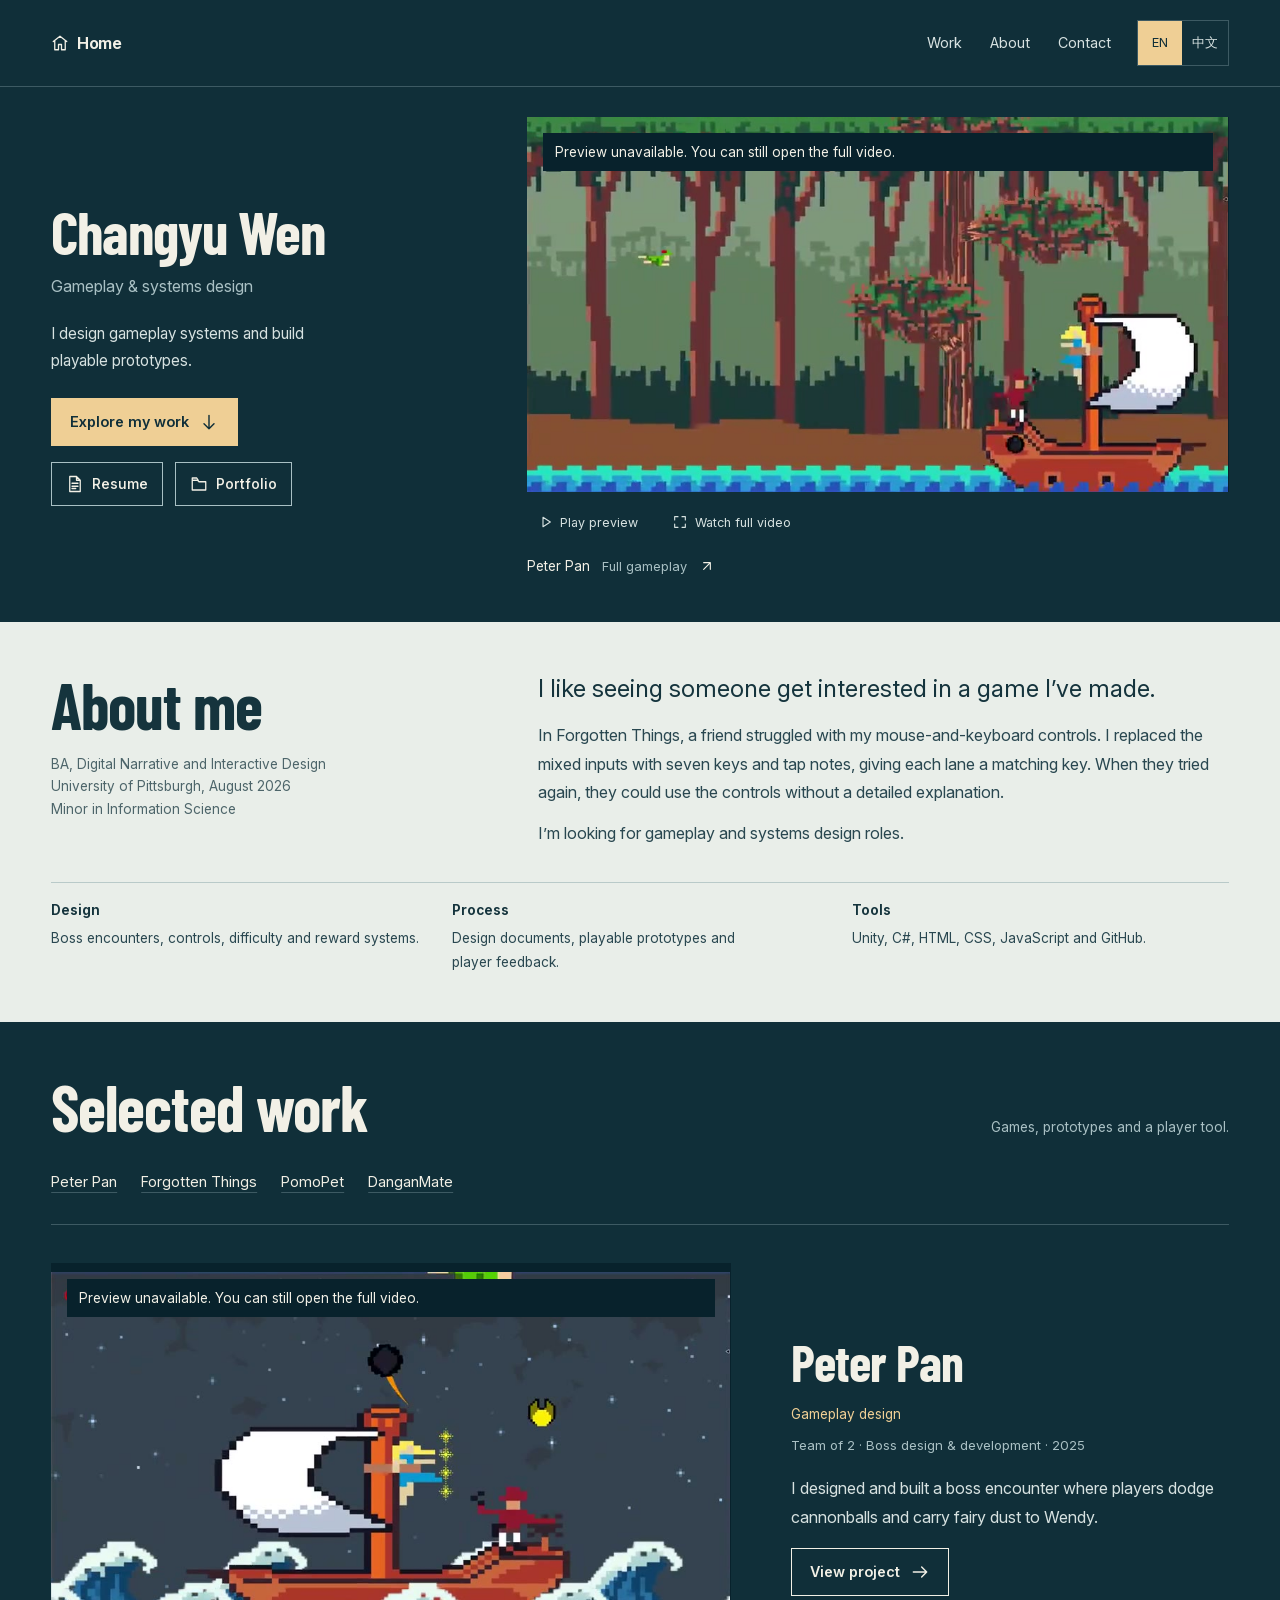
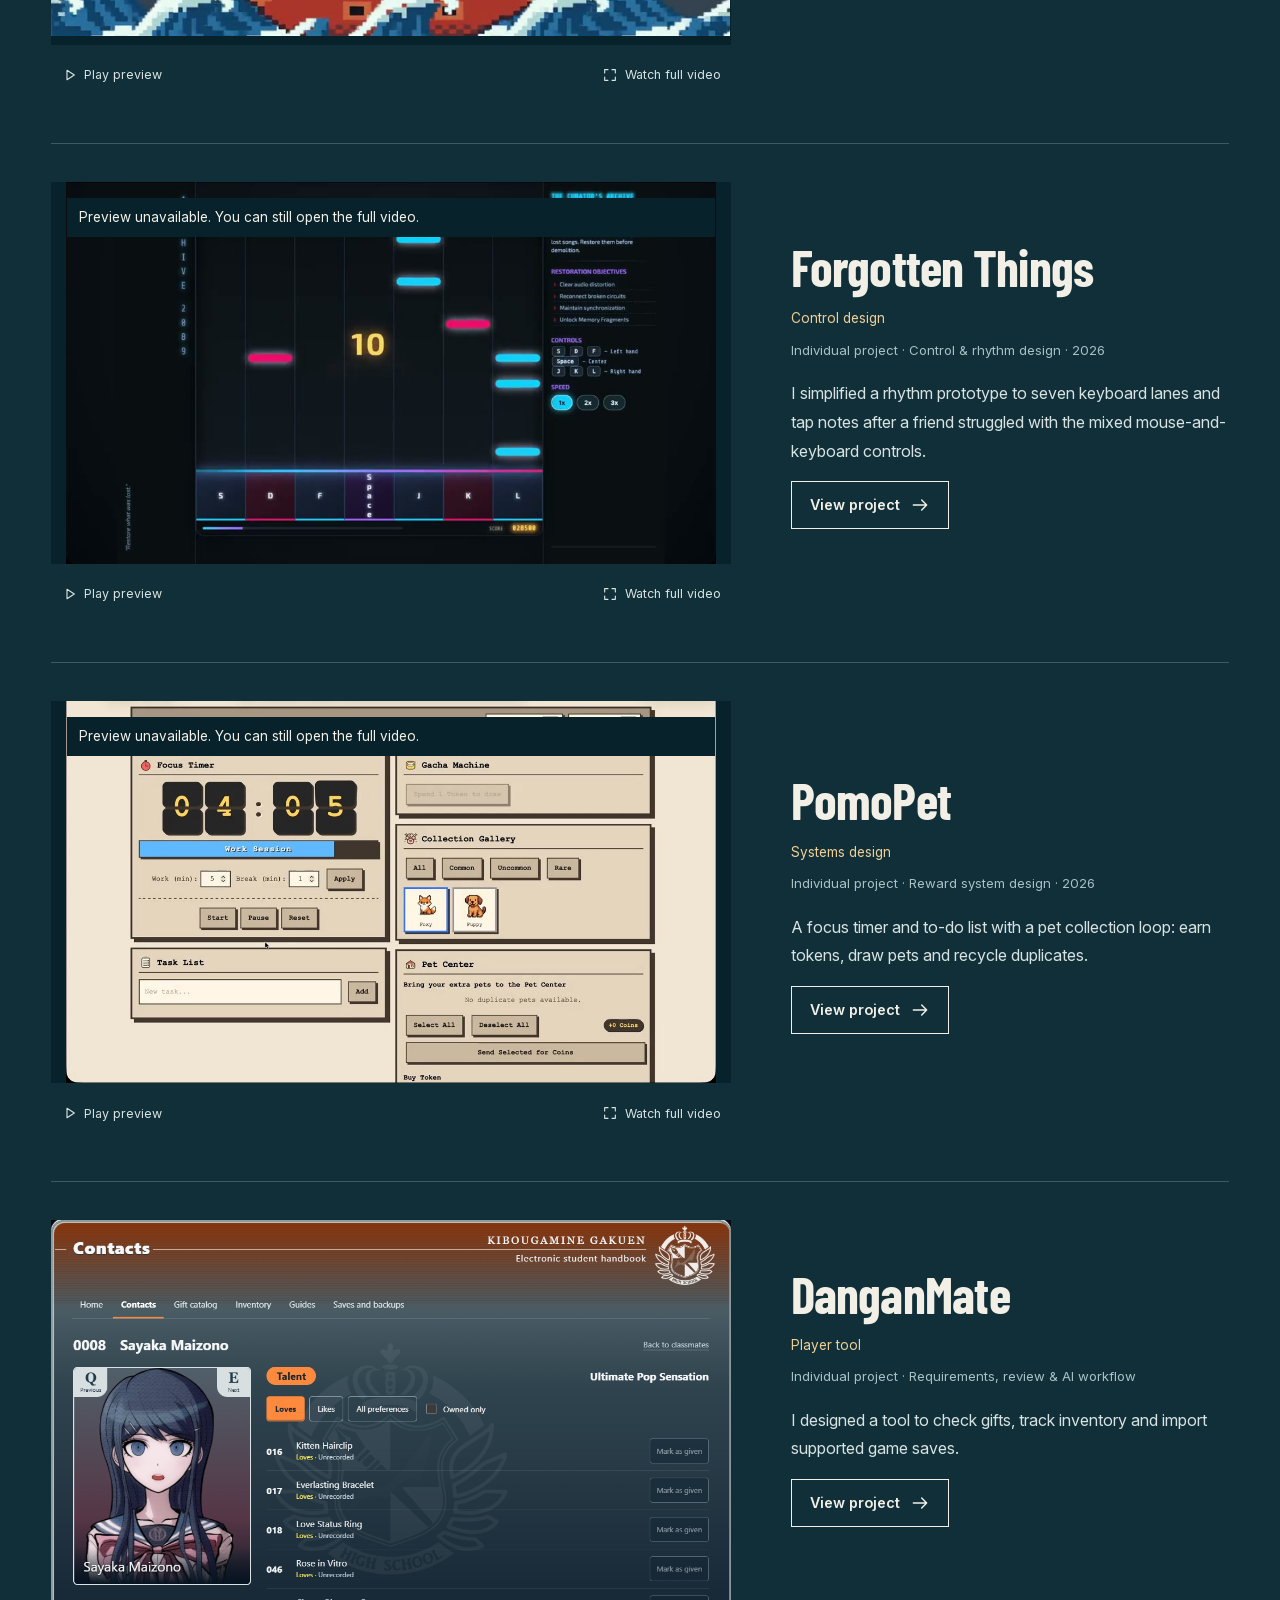
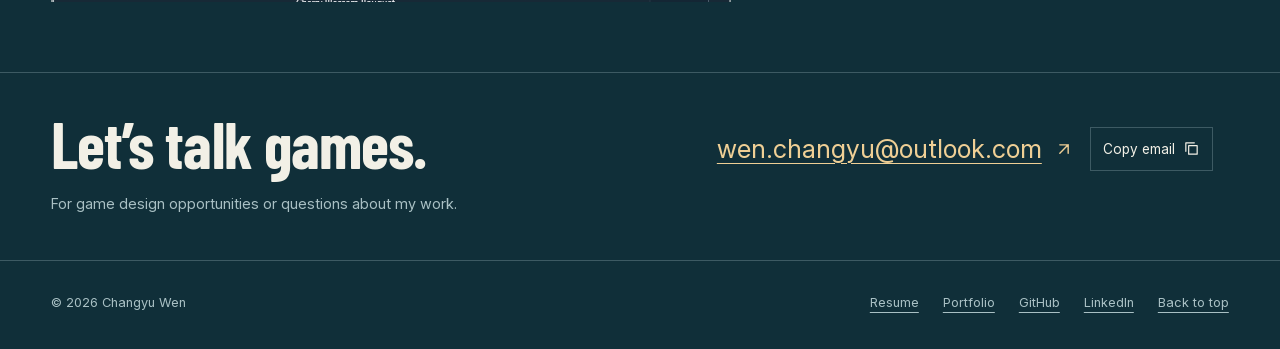
==== commit 7ff27728: "Add Chinese portfolio and language-specific PDF documents" ====
--- a/index.html
+++ b/index.html
@@ -21,16 +21,17 @@
   <meta name="twitter:image" content="https://justin-wen987.github.io/MyPortfolio/assets/portfolio-share.png">
   <link rel="icon" href="assets/favicon.svg" type="image/svg+xml">
   <link rel="stylesheet" href="css/style.css">
+  <script src="scripts/i18n.js" defer></script>
   <script src="scripts/main.js" defer></script>
 </head>
 <body class="home-page">
   <a class="skip-link" href="#main">Skip to content</a>
   <header class="site-header wrap">
-    <a class="wordmark" href="index.html">Changyu Wen</a>
-    <nav aria-label="Main navigation"><a href="#work">Work</a><a href="#about">About</a><a href="#contact">Contact</a></nav>
+    <a class="wordmark" href="index.html"><svg aria-hidden="true" focusable="false" viewBox="0 0 24 24"><path d="M3 10 12 3l9 7M5 9v12h5v-7h4v7h5V9"/></svg><span>Home</span></a>
+    <div class="header-tools"><nav aria-label="Main navigation"><a href="#work">Work</a><a href="#about">About</a><a href="#contact">Contact</a></nav><nav class="language-switch" aria-label="Language / 语言"><a href="?lang=en" data-language="en" lang="en" aria-label="English">EN</a><a href="?lang=zh-CN" data-language="zh-CN" lang="zh-CN" aria-label="简体中文">中文</a></nav></div>
   </header>
   <main id="main" tabindex="-1">
-    <section class="opening wrap" aria-labelledby="intro-title"><div class="opening-title"><h1 id="intro-title">Changyu Wen</h1><p>Gameplay &amp; systems design</p><p class="opening-bio">I design gameplay systems and build playable prototypes.</p><a class="button primary" href="#work">Explore my work <svg aria-hidden="true" viewBox="0 0 24 24"><path d="M12 4v16m-6-6 6 6 6-6"/></svg></a></div><figure class="opening-screen" id="peter-pan-preview"><div class="preview browser-preview">
+    <section class="opening wrap" aria-labelledby="intro-title"><div class="opening-title"><h1 id="intro-title">Changyu Wen</h1><p>Gameplay &amp; systems design</p><p class="opening-bio">I design gameplay systems and build playable prototypes.</p><a class="button primary" href="#work">Explore my work <svg aria-hidden="true" viewBox="0 0 24 24"><path d="M12 4v16m-6-6 6 6 6-6"/></svg></a><div class="document-actions" aria-label="PDF documents"><a data-pdf="resume" href="documents/Resume_Changyu_Wen_EN.pdf" target="_blank" rel="noopener noreferrer" type="application/pdf"><svg aria-hidden="true" focusable="false" viewBox="0 0 24 24"><path d="M14 2H5v20h14V7zM14 2v5h5M8 11h8M8 15h8M8 18h5"/></svg><span>Resume</span></a><a data-pdf="portfolio" href="documents/Game_Design_Portfolio_Changyu_Wen_EN.pdf" target="_blank" rel="noopener noreferrer" type="application/pdf"><svg aria-hidden="true" focusable="false" viewBox="0 0 24 24"><path d="M3 7h7l2 2h9v11H3zM3 7V4h6l2 3"/></svg><span>Portfolio</span></a></div></div><figure class="opening-screen" id="peter-pan-preview"><div class="preview browser-preview">
       <div class="recording-viewport"><video class="loop-preview" data-project="Peter Pan" muted loop playsinline preload="none" poster="assets/peter-full-web-poster.jpg" data-src="assets/peter-full-web.mp4" aria-label="Silent looping playback of the complete Peter Pan game recording"></video></div>
       <div class="preview-controls" hidden><button type="button" class="preview-toggle" aria-label="Play preview: Peter Pan"><svg aria-hidden="true" viewBox="0 0 24 24"><path class="play-symbol" d="m9 5 11 7-11 7Z"/><path class="pause-symbol" d="M8 5v14m8-14v14"/></svg><span>Play preview</span></button><button type="button" class="watch-button" data-watch="assets/peter-full-web.mp4" data-title="Peter Pan recording" aria-label="Watch full Peter Pan video"><svg aria-hidden="true" viewBox="0 0 24 24"><path d="M9 4H4v5m11-5h5v5M4 15v5h5m11-5v5h-5"/></svg><span>Watch full video</span></button></div>
       <p class="media-status" role="status"></p>
@@ -63,7 +64,7 @@
     </article></div></section>
         <section id="contact" class="contact-section wrap" aria-labelledby="contact-title"><div><h2 id="contact-title">Let’s talk games.</h2><p>For game design opportunities or questions about my work.</p></div><div class="email-actions"><a class="contact-email" href="mailto:wen.changyu@outlook.com">wen.changyu@outlook.com <svg aria-hidden="true" viewBox="0 0 24 24"><path d="M7 17 17 7M7 7h10v10"/></svg></a><button type="button" class="copy-email" data-copy-email hidden>Copy email <svg aria-hidden="true" viewBox="0 0 24 24"><path d="M8 8h12v12H8zM4 16V4h12"/></svg></button><span class="copy-status" role="status"></span></div></section>
 </main>
-  <footer class="site-footer wrap"><span>© 2026 Changyu Wen</span><div><a href="https://github.com/Justin-Wen987" target="_blank" rel="noopener noreferrer">GitHub</a><a href="https://linkedin.com/in/changyu-wen" target="_blank" rel="noopener noreferrer">LinkedIn</a><a href="#main">Back to top</a></div></footer>
+  <footer class="site-footer wrap"><span>© 2026 Changyu Wen</span><div><a data-pdf="resume" href="documents/Resume_Changyu_Wen_EN.pdf" target="_blank" rel="noopener noreferrer" type="application/pdf">Resume</a><a data-pdf="portfolio" href="documents/Game_Design_Portfolio_Changyu_Wen_EN.pdf" target="_blank" rel="noopener noreferrer" type="application/pdf">Portfolio</a><a href="https://github.com/Justin-Wen987" target="_blank" rel="noopener noreferrer">GitHub</a><a href="https://linkedin.com/in/changyu-wen" target="_blank" rel="noopener noreferrer">LinkedIn</a><a href="#main">Back to top</a></div></footer>
   <dialog id="image-dialog" aria-labelledby="image-dialog-title"><div class="dialog-heading"><h2 id="image-dialog-title">Project screenshot</h2><div class="image-actions"><button type="button" id="image-zoom" class="dialog-close" aria-pressed="false">Zoom in</button><button type="button" id="image-close" class="dialog-close" autofocus>Close <svg aria-hidden="true" viewBox="0 0 24 24"><path d="m6 6 12 12M18 6 6 18"/></svg></button></div></div><div class="image-stage"><img id="enlarged-image" alt=""></div><p id="image-status" role="status"></p><p id="image-caption" class="dialog-caption"></p><a id="image-original" class="dialog-fallback" href="assets/peter_attack_patterns.png" target="_blank" rel="noopener noreferrer">Open original image</a></dialog>
   <dialog id="video-dialog" aria-labelledby="video-dialog-title"><div class="dialog-heading"><h2 id="video-dialog-title">Gameplay video</h2><button type="button" class="dialog-close" autofocus>Close <svg aria-hidden="true" viewBox="0 0 24 24"><path d="m6 6 12 12M18 6 6 18"/></svg></button></div><video id="full-video" controls playsinline preload="metadata"></video><p id="video-status" class="dialog-caption" role="status" hidden></p><a class="dialog-fallback" href="assets/peter-full-web.mp4" target="_blank" rel="noopener noreferrer">Open video directly</a></dialog>
 </body>
--- a/css/style.css
+++ b/css/style.css
@@ -181,3 +181,21 @@
 @media(hover:hover){a:hover{color:var(--accent)}.about-home a:hover,.case-notes a:hover{color:#285867}.preview-controls button:hover,.copy-email:hover{background:var(--panel);color:var(--ink)}.button:hover,.dialog-close:hover{background:var(--accent);border-color:var(--accent);color:#102f39}.card-still:hover{outline:2px solid var(--accent);outline-offset:5px}}
 @media(prefers-reduced-motion:no-preference){html{scroll-behavior:smooth}a,button{transition:color 150ms,background-color 150ms,border-color 150ms}}
 @media(forced-colors:active){.button,.dialog-close,.preview-controls button{border:1px solid ButtonText}:focus-visible{outline-color:Highlight}}
+
+.document-actions{display:flex;flex-wrap:wrap;gap:12px;margin-block-start:16px}
+.document-actions a{display:inline-flex;align-items:center;justify-content:center;gap:8px;min-block-size:44px;padding:10px 14px;border:1px solid var(--muted);color:var(--ink);font-size:.85rem;font-weight:550;line-height:1.4;text-decoration:none}
+.document-actions svg{inline-size:18px;block-size:18px}
+.wordmark{gap:8px}.wordmark svg{inline-size:18px;block-size:18px}
+@media(hover:hover){.document-actions a:hover{background:var(--panel);border-color:var(--accent);color:var(--ink)}}
+
+.header-tools{display:flex;flex-wrap:wrap;align-items:center;justify-content:space-between;gap:4px 16px;inline-size:100%}
+.language-switch{gap:0;border:1px solid var(--line)}
+.language-switch a{justify-content:center;min-inline-size:44px;min-block-size:44px;padding:8px 10px;font-size:.8rem}
+.language-switch a[aria-current="true"]{background:var(--accent);color:var(--paper)}
+html:lang(zh-CN){--font-body:Inter,'Microsoft YaHei','PingFang SC','Noto Sans CJK SC',sans-serif;--font-display:'Microsoft YaHei','PingFang SC','Noto Sans CJK SC',sans-serif}
+html:lang(zh-CN) h1,html:lang(zh-CN) h2,html:lang(zh-CN) h3{letter-spacing:0;line-height:1.3}
+html:lang(zh-CN) .opening-title h1{font-size:clamp(2.6rem,5vw,3.6rem)}
+html:lang(zh-CN) h2{font-size:clamp(2rem,4.5vw,3rem)}
+html:lang(zh-CN) .card-copy h3{font-family:var(--font-body);font-size:clamp(1.8rem,3.2vw,2.6rem)}
+html:lang(zh-CN) p,html:lang(zh-CN) dd{line-height:1.85;text-wrap:pretty}
+@media(min-width:640px){.header-tools{inline-size:auto}}
